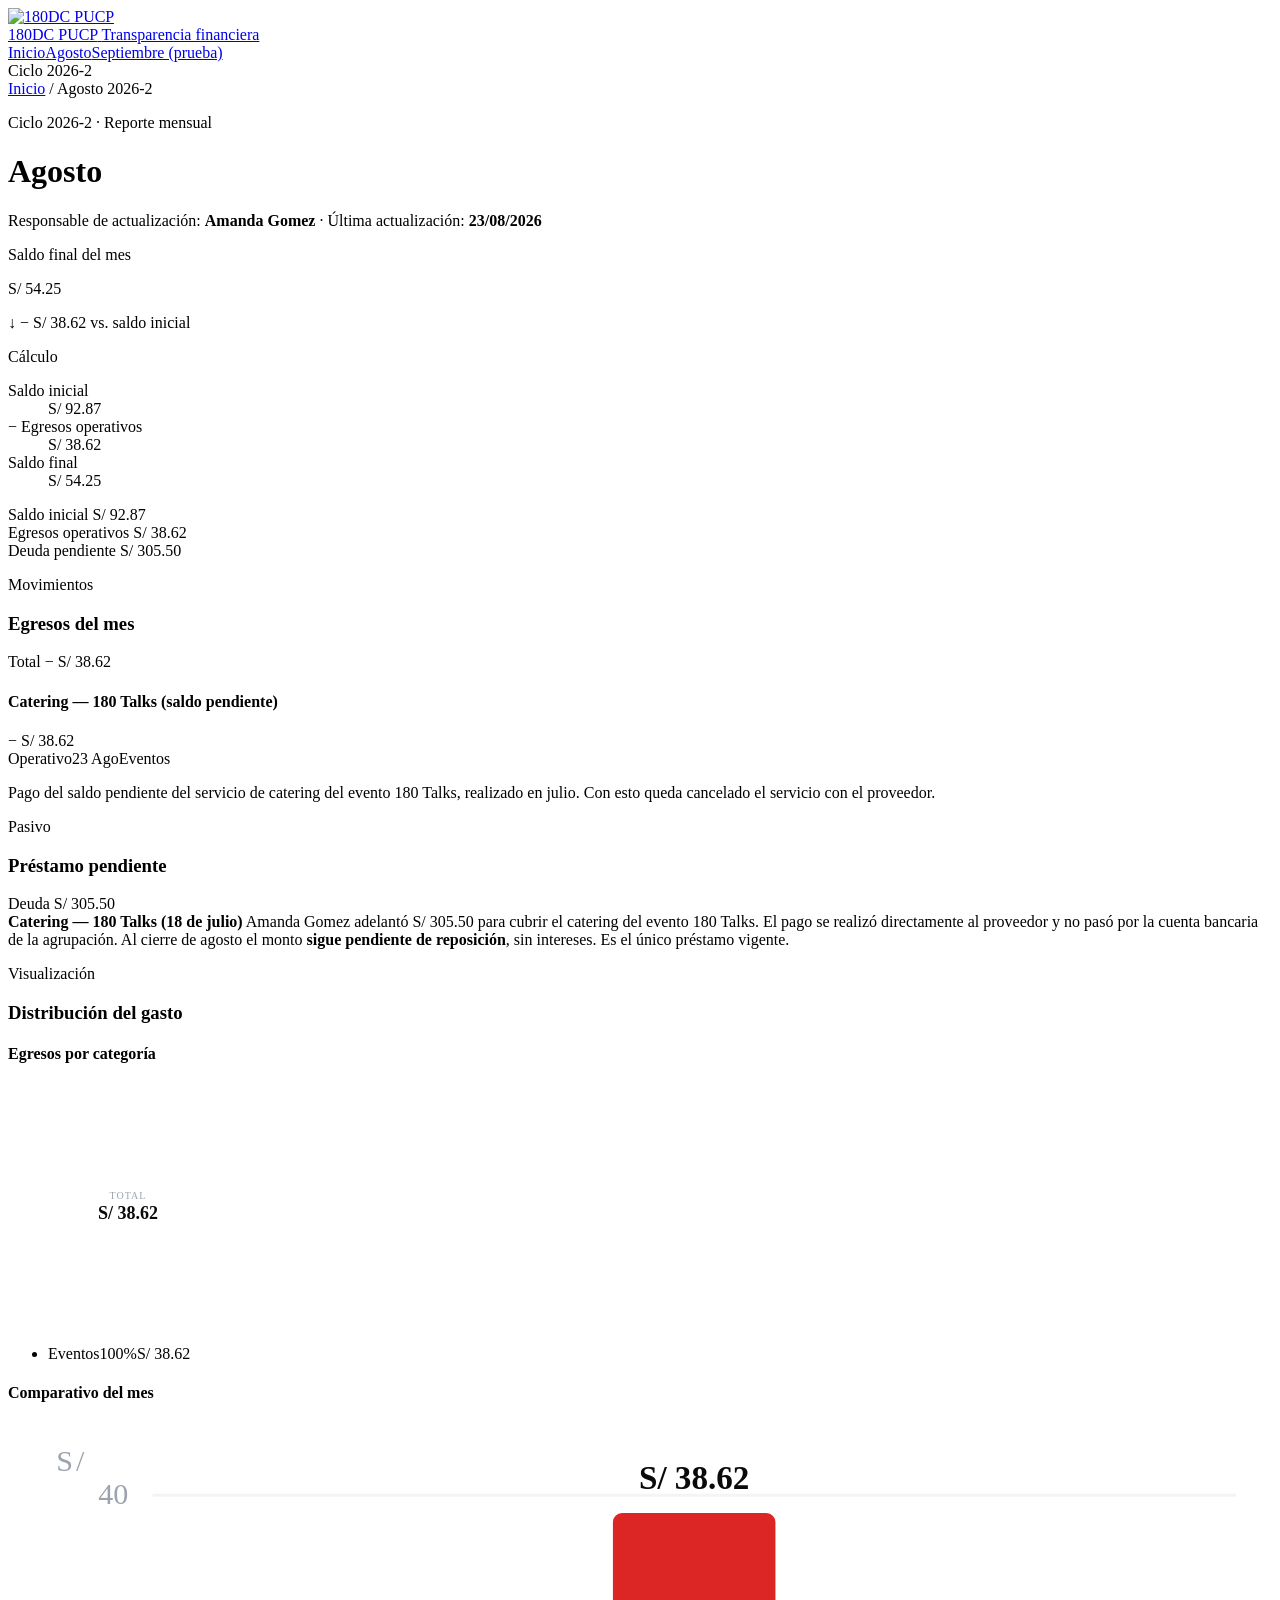
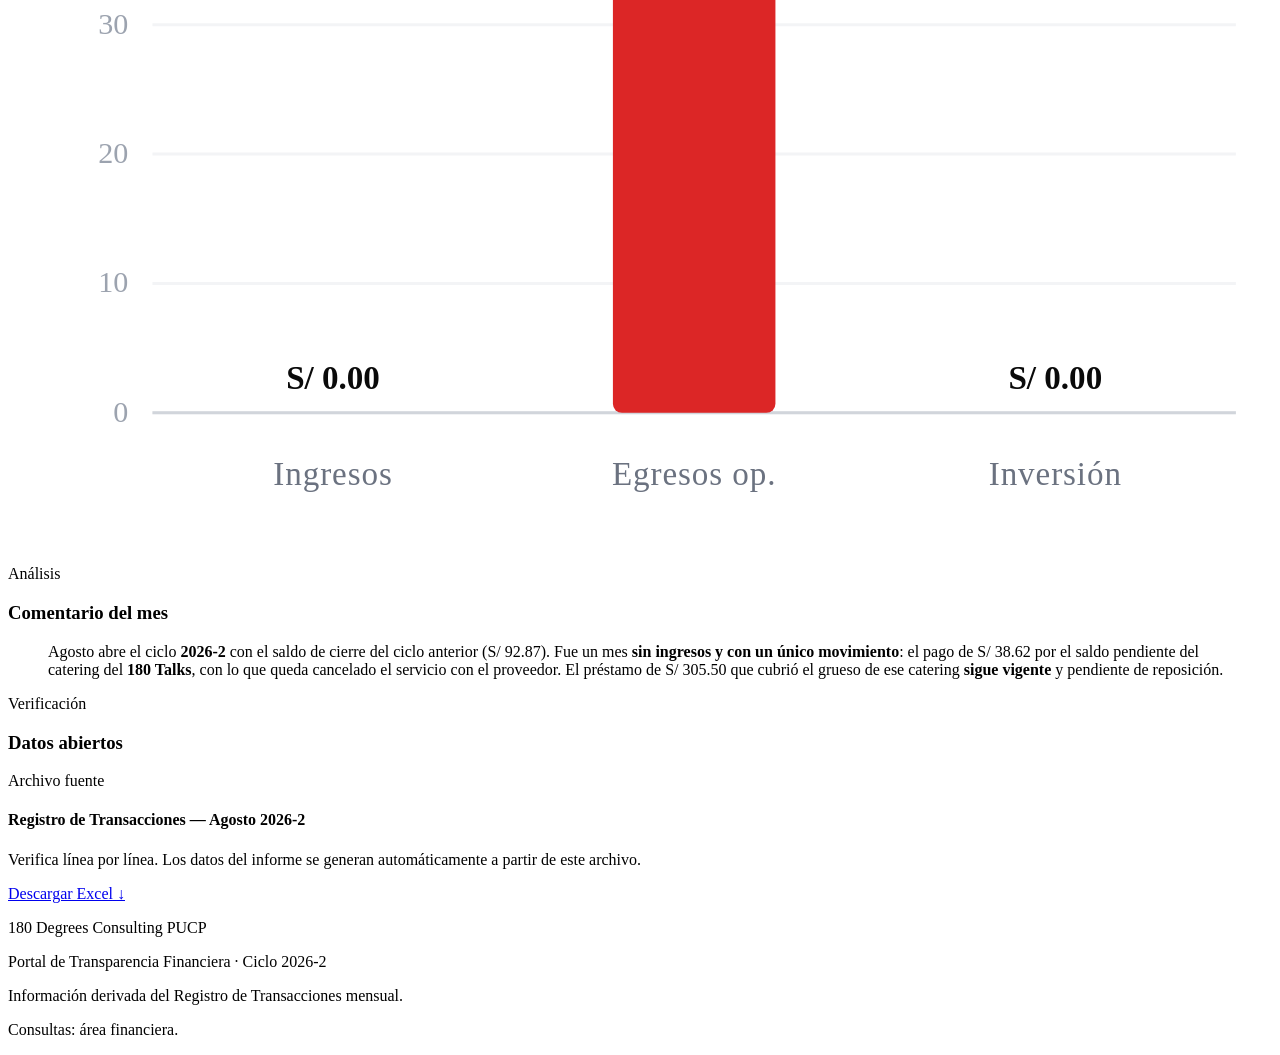
==== site/meses/agosto.html @ 5e6f2e75 "Prueba" ====
<!DOCTYPE html>
<html lang="es">
<head>
<meta charset="UTF-8">
<meta name="viewport" content="width=device-width, initial-scale=1.0">
<title>Agosto 2026-2 · 180DC PUCP</title>
<link rel="icon" type="image/jpeg" href="../assets/180.jpg">
<link rel="preconnect" href="https://fonts.googleapis.com">
<link rel="preconnect" href="https://fonts.gstatic.com" crossorigin>
<link href="https://fonts.googleapis.com/css2?family=Inter:wght@400;500;600;700;800&display=swap" rel="stylesheet">
<link rel="stylesheet" href="../assets/style.css">
</head>
<body>
  <header class="site-header">
    <div class="header-inner wrap">
      <a class="brand" href="../index.html">
        <img class="brand-mark" src="../assets/180.jpg" width="28" height="28" alt="180DC PUCP">
        <div class="brand-text">
          <span class="brand-name">180DC PUCP</span>
          <span class="brand-sub">Transparencia financiera</span>
        </div>
      </a>
      <nav class="main-nav"><a href="../index.html">Inicio</a><a href="agosto.html" class="active">Agosto</a><a href="septiembre-prueba.html">Septiembre (prueba)</a></nav>
      <div class="header-status">
        <span class="status-dot"></span>
        <span>Ciclo 2026-2</span>
      </div>
    </div>
  </header>
  <main class="wrap">
    
    <div class="breadcrumb">
      <a href="../index.html">Inicio</a>
      <span class="bc-sep">/</span>
      <span>Agosto 2026-2</span>
    </div>

    <header class="page-hero">
      <p class="eyebrow">Ciclo 2026-2 · Reporte mensual</p>
      <h1 class="page-title">Agosto</h1>
      <p class="page-meta">
        Responsable de actualización: <strong>Amanda Gomez</strong>
        <span class="meta-sep">·</span>
        Última actualización: <strong>23/08/2026</strong>
      </p>
    </header>

    
    <section class="hero-saldo">
      <div class="hero-saldo-main">
        <p class="eyebrow">Saldo final del mes</p>
        <div class="hero-saldo-num">S/ 54.25</div>
        <p class="hero-saldo-delta down">
          <span class="arrow">↓</span>
          − S/ 38.62 vs. saldo inicial
        </p>
      </div>
      <div class="hero-saldo-calc">
        <p class="eyebrow">Cálculo</p>
        <dl class="calc-list">
          <div><dt>Saldo inicial</dt><dd>S/ 92.87</dd></div>
          
          <div class="op"><dt><span class="op-sign rojo">−</span> Egresos operativos</dt><dd>S/ 38.62</dd></div>
          
          <div class="total"><dt>Saldo final</dt><dd>S/ 54.25</dd></div>
        </dl>
      </div>
    </section>
    
    
    <div class="stat-strip">
      <div class="stat">
        <span class="stat-label">Saldo inicial</span>
        <span class="stat-value">S/ 92.87</span>
      </div><div class="stat">
        <span class="stat-label">Egresos operativos</span>
        <span class="stat-value rojo">S/ 38.62</span>
      </div><div class="stat">
        <span class="stat-label">Deuda pendiente</span>
        <span class="stat-value ambar">S/ 305.50</span>
      </div>
    </div>
    

    

    <section class="section">
      <div class="section-head">
        <div>
          <p class="section-eyebrow">Movimientos</p>
          <h3 class="section-title-big">Egresos del mes</h3>
        </div>
        <div class="section-total rojo">
          <span class="total-label">Total</span>
          <span class="total-value">− S/ 38.62</span>
        </div>
      </div>
      
      <div class="tx-list">
    <article class="tx-row tx-op">
      <div class="tx-main">
        <div class="tx-head">
          <h4 class="tx-title">Catering — 180 Talks (saldo pendiente)</h4>
          <div class="tx-monto op">− S/ 38.62</div>
        </div>
        <div class="row-meta"><span class="row-badge op">Operativo</span><span class="row-sep"></span><span class="row-meta-item">23 Ago</span><span class="row-sep"></span><span class="row-meta-item">Eventos</span></div>
        <p class="tx-desc">Pago del saldo pendiente del servicio de catering del evento 180 Talks, realizado en julio. Con esto queda cancelado el servicio con el proveedor.</p>
      </div>
    </article>
    </div>
    </section>

    
    <section class="section">
      <div class="section-head">
        <div>
          <p class="section-eyebrow">Pasivo</p>
          <h3 class="section-title-big">Préstamo pendiente</h3>
        </div>
        <div class="section-total" style="color:var(--ambar)">
          <span class="total-label">Deuda</span>
          <span class="total-value" style="color:var(--ambar)">S/ 305.50</span>
        </div>
      </div>
      <div class="info-box">
        <strong>Catering — 180 Talks (18 de julio)</strong>
        Amanda Gomez adelantó S/ 305.50 para cubrir el catering del evento 180 Talks. El pago se realizó directamente al proveedor y no pasó por la cuenta bancaria de la agrupación. Al cierre de agosto el monto <strong>sigue pendiente de reposición</strong>, sin intereses. Es el único préstamo vigente.
      </div>
    </section>
    

    <section class="section">
      <p class="section-eyebrow">Visualización</p>
      <h3 class="section-title-big">Distribución del gasto</h3>
      <div class="chart-grid">
        <div class="chart-block">
          <h4 class="chart-title">Egresos por categoría</h4>
          <div class="donut-block"><svg viewBox="0 0 240 240" width="240" height="240" preserveAspectRatio="xMidYMid meet"><path d="M 120.00 19.20 A 100.80 100.80 0 1 1 120.00 19.20 L 120.00 53.47 A 66.53 66.53 0 1 0 120.00 53.47 Z" fill="#7AB929"/><text x="120.0" y="114.0" text-anchor="middle" font-size="10" letter-spacing="1" fill="#9CA3AF">TOTAL</text><text x="120.0" y="134.0" text-anchor="middle" font-size="18" font-weight="700" fill="#0A0A0A">S/ 38.62</text></svg><ul class="donut-legend"><li><span class="dot" style="background:#7AB929"></span><span class="lbl">Eventos</span><span class="pct">100%</span><span class="val">S/ 38.62</span></li></ul></div>
        </div>
        <div class="chart-block">
          <h4 class="chart-title">Comparativo del mes</h4>
          <svg viewBox="0 0 420 240" width="100%" preserveAspectRatio="xMidYMid meet"><text x="16" y="16" font-size="10" fill="#9CA3AF" letter-spacing="1">S/</text><line x1="48" y1="196.0" x2="408" y2="196.0" stroke="#F3F4F6"/><text x="40" y="199.0" text-anchor="end" font-size="10" fill="#9CA3AF">0</text><line x1="48" y1="153.0" x2="408" y2="153.0" stroke="#F3F4F6"/><text x="40" y="156.0" text-anchor="end" font-size="10" fill="#9CA3AF">10</text><line x1="48" y1="110.0" x2="408" y2="110.0" stroke="#F3F4F6"/><text x="40" y="113.0" text-anchor="end" font-size="10" fill="#9CA3AF">20</text><line x1="48" y1="67.0" x2="408" y2="67.0" stroke="#F3F4F6"/><text x="40" y="70.0" text-anchor="end" font-size="10" fill="#9CA3AF">30</text><line x1="48" y1="24.0" x2="408" y2="24.0" stroke="#F3F4F6"/><text x="40" y="27.0" text-anchor="end" font-size="10" fill="#9CA3AF">40</text><line x1="48" y1="196.0" x2="408" y2="196.0" stroke="#D1D5DB"/><rect x="81.0" y="196.0" width="54.0" height="0.0" rx="3" fill="#7AB929"/><text x="108.0" y="188.0" text-anchor="middle" font-size="11" font-weight="700" fill="#0A0A0A">S/ 0.00</text><rect x="201.0" y="29.9" width="54.0" height="166.1" rx="3" fill="#DC2626"/><text x="228.0" y="21.9" text-anchor="middle" font-size="11" font-weight="700" fill="#0A0A0A">S/ 38.62</text><rect x="321.0" y="196.0" width="54.0" height="0.0" rx="3" fill="#F59E0B"/><text x="348.0" y="188.0" text-anchor="middle" font-size="11" font-weight="700" fill="#0A0A0A">S/ 0.00</text><text x="108.0" y="220.0" text-anchor="middle" font-size="11" fill="#6B7280" font-weight="500" letter-spacing="0.3">Ingresos</text><text x="228.0" y="220.0" text-anchor="middle" font-size="11" fill="#6B7280" font-weight="500" letter-spacing="0.3">Egresos op.</text><text x="348.0" y="220.0" text-anchor="middle" font-size="11" fill="#6B7280" font-weight="500" letter-spacing="0.3">Inversión</text></svg>
        </div>
      </div>
    </section>

    
        <section class="analisis-section">
          <p class="section-eyebrow">Análisis</p>
          <h3 class="section-title-big">Comentario del mes</h3>
          <blockquote class="pullquote">Agosto abre el ciclo <strong>2026-2</strong> con el saldo de cierre del ciclo anterior (S/ 92.87). Fue un mes <strong>sin ingresos y con un único movimiento</strong>: el pago de S/ 38.62 por el saldo pendiente del catering del <strong>180 Talks</strong>, con lo que queda cancelado el servicio con el proveedor. El préstamo de S/ 305.50 que cubrió el grueso de ese catering <strong>sigue vigente</strong> y pendiente de reposición.</blockquote>
        </section>
        

    <section class="section">
      <p class="section-eyebrow">Verificación</p>
      <h3 class="section-title-big">Datos abiertos</h3>
      
    <div class="descarga">
      <div class="descarga-info">
        <p class="eyebrow">Archivo fuente</p>
        <h4>Registro de Transacciones — Agosto 2026-2</h4>
        <p>Verifica línea por línea. Los datos del informe se generan
           automáticamente a partir de este archivo.</p>
      </div>
      <a class="btn-descarga" href="../downloads/transacciones_agosto.xlsx" download>
        <span>Descargar Excel</span>
        <span class="btn-arrow">↓</span>
      </a>
    </div>
    
    </section>
    
  </main>
  <footer>
    <div class="wrap footer-inner">
      <div>
        <p class="footer-title">180 Degrees Consulting PUCP</p>
        <p class="footer-sub">Portal de Transparencia Financiera · Ciclo 2026-2</p>
      </div>
      <div class="footer-meta">
        <p>Información derivada del Registro de Transacciones mensual.</p>
        <p>Consultas: área financiera.</p>
      </div>
    </div>
  </footer>
</body>
</html>
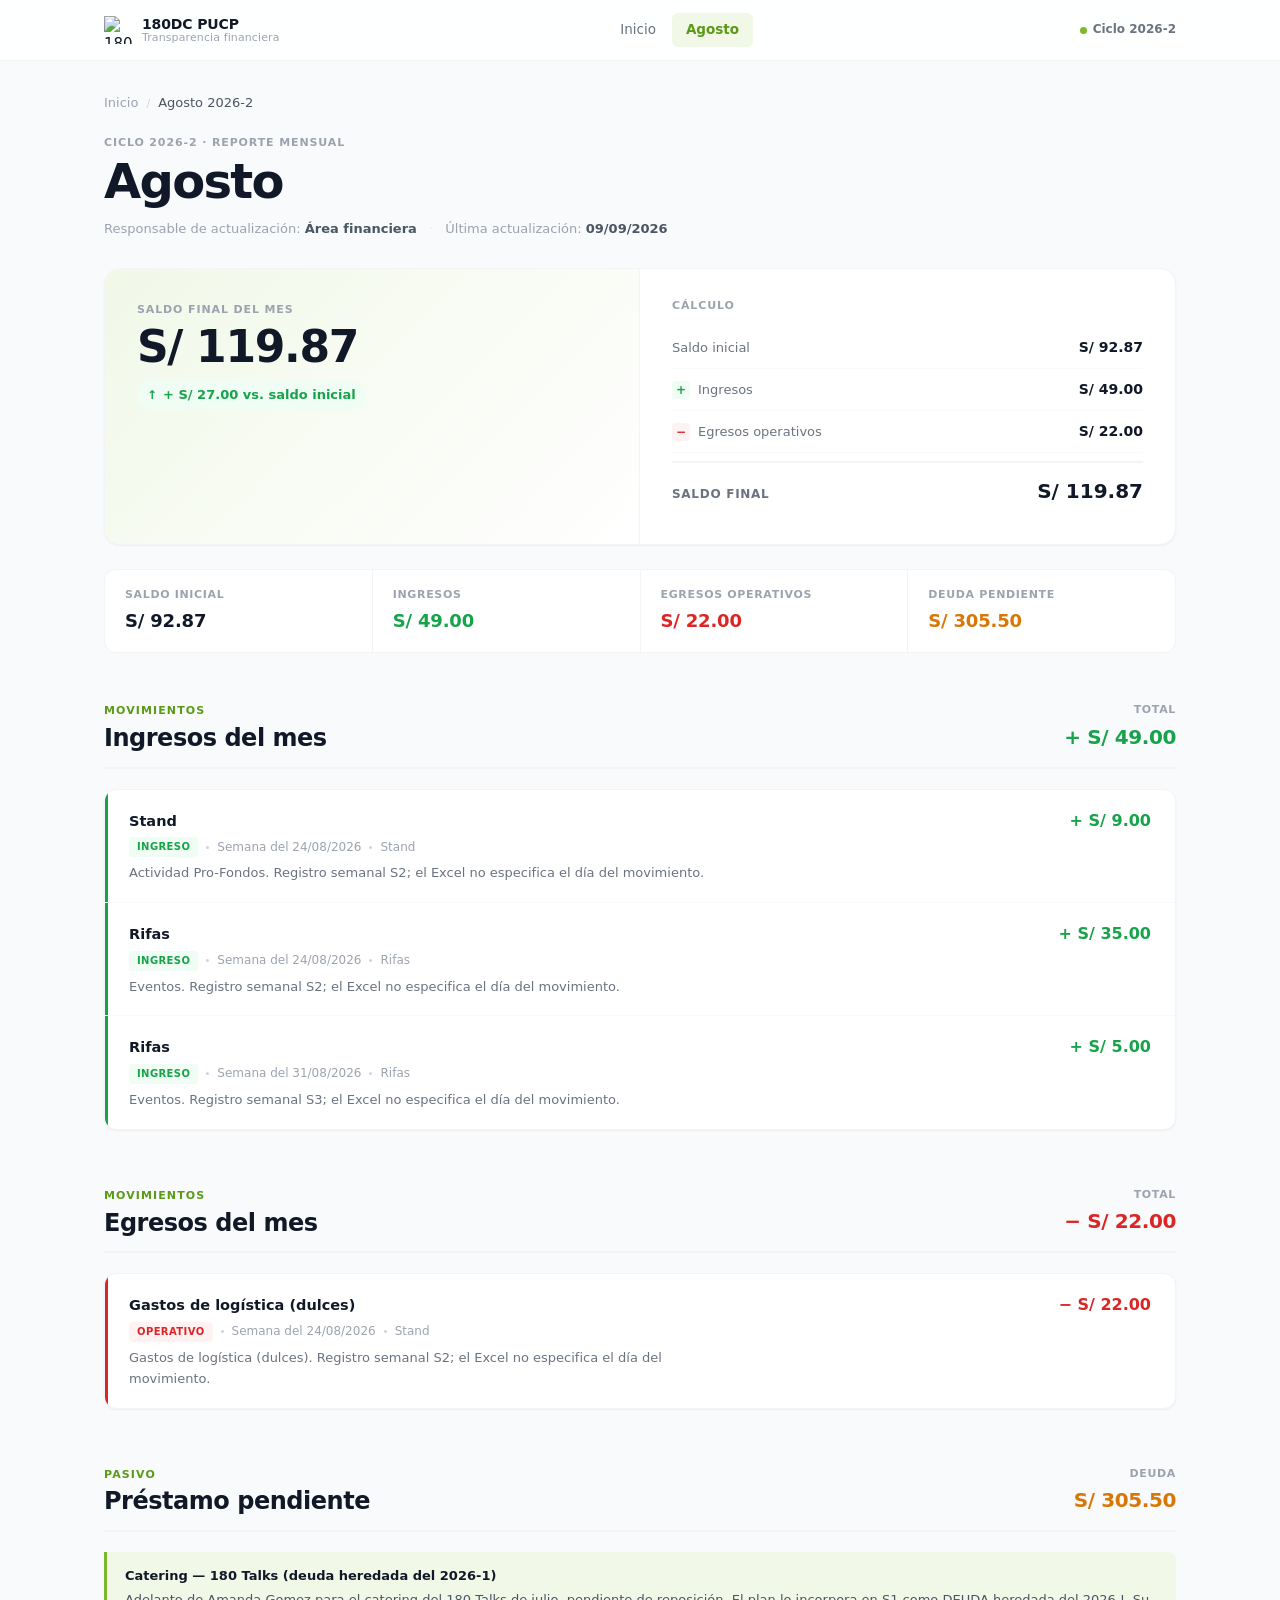
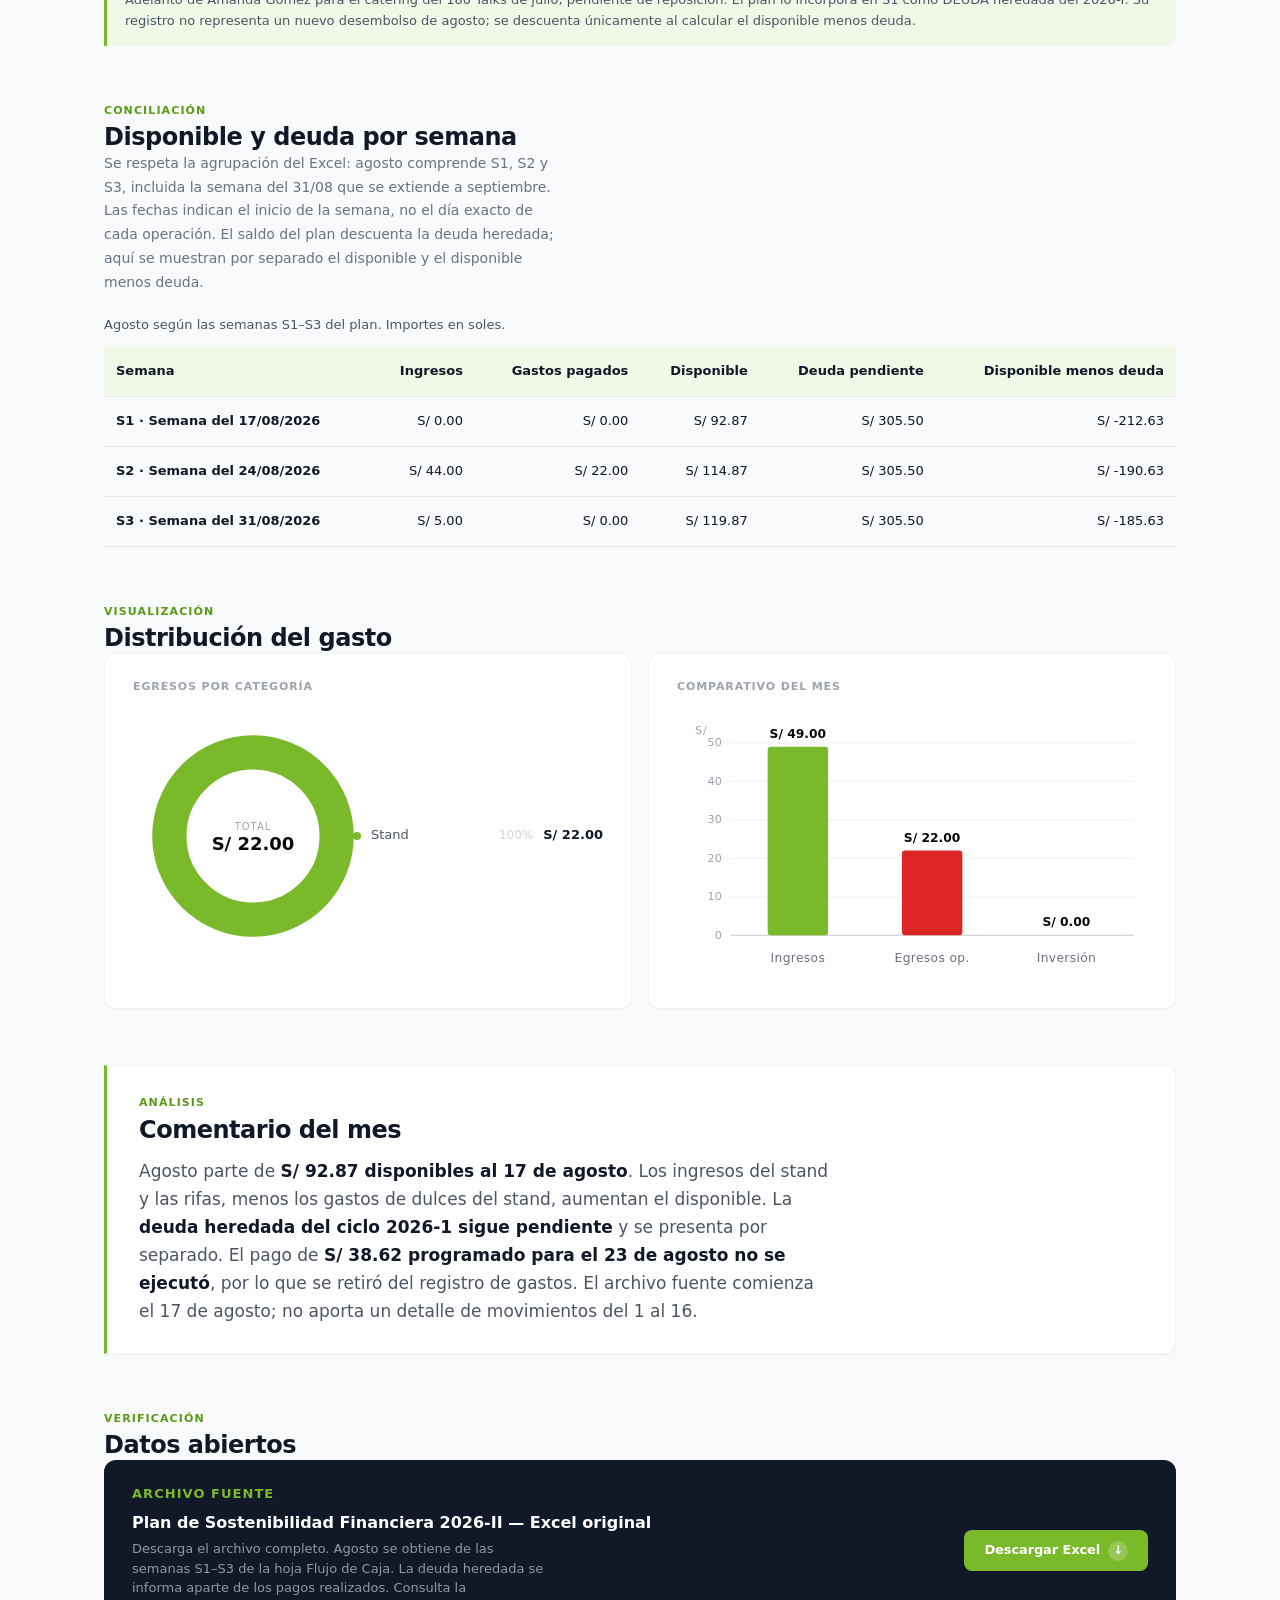
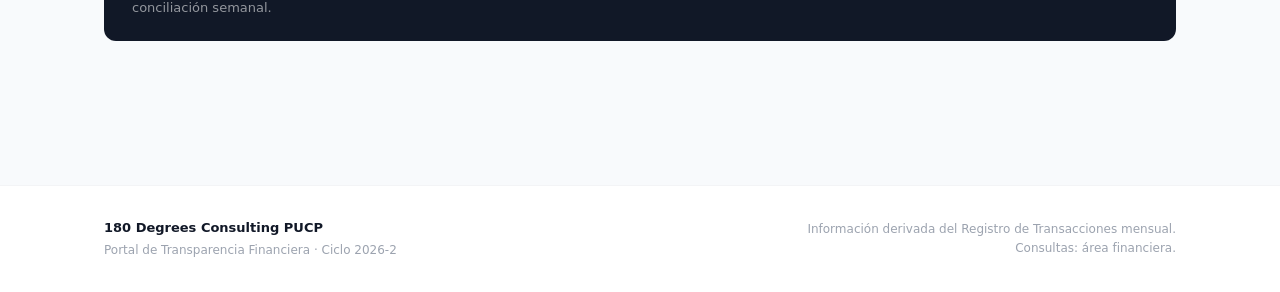
==== commit 8132d6a6: "agosto" ====
--- a/site/meses/agosto.html
+++ b/site/meses/agosto.html
@@ -20,7 +20,7 @@
           <span class="brand-sub">Transparencia financiera</span>
         </div>
       </a>
-      <nav class="main-nav"><a href="../index.html">Inicio</a><a href="agosto.html" class="active">Agosto</a><a href="septiembre-prueba.html">Septiembre (prueba)</a></nav>
+      <nav class="main-nav"><a href="../index.html">Inicio</a><a href="agosto.html" class="active">Agosto</a></nav>
       <div class="header-status">
         <span class="status-dot"></span>
         <span>Ciclo 2026-2</span>
@@ -39,9 +39,9 @@
       <p class="eyebrow">Ciclo 2026-2 · Reporte mensual</p>
       <h1 class="page-title">Agosto</h1>
       <p class="page-meta">
-        Responsable de actualización: <strong>Amanda Gomez</strong>
+        Responsable de actualización: <strong>Área financiera</strong>
         <span class="meta-sep">·</span>
-        Última actualización: <strong>23/08/2026</strong>
+        Última actualización: <strong>09/09/2026</strong>
       </p>
     </header>
 
@@ -49,20 +49,20 @@
     <section class="hero-saldo">
       <div class="hero-saldo-main">
         <p class="eyebrow">Saldo final del mes</p>
-        <div class="hero-saldo-num">S/ 54.25</div>
-        <p class="hero-saldo-delta down">
-          <span class="arrow">↓</span>
-          − S/ 38.62 vs. saldo inicial
+        <div class="hero-saldo-num">S/ 119.87</div>
+        <p class="hero-saldo-delta up">
+          <span class="arrow">↑</span>
+          + S/ 27.00 vs. saldo inicial
         </p>
       </div>
       <div class="hero-saldo-calc">
         <p class="eyebrow">Cálculo</p>
         <dl class="calc-list">
           <div><dt>Saldo inicial</dt><dd>S/ 92.87</dd></div>
+          <div class="op"><dt><span class="op-sign verde">+</span> Ingresos</dt><dd>S/ 49.00</dd></div>
+          <div class="op"><dt><span class="op-sign rojo">−</span> Egresos operativos</dt><dd>S/ 22.00</dd></div>
           
-          <div class="op"><dt><span class="op-sign rojo">−</span> Egresos operativos</dt><dd>S/ 38.62</dd></div>
-          
-          <div class="total"><dt>Saldo final</dt><dd>S/ 54.25</dd></div>
+          <div class="total"><dt>Saldo final</dt><dd>S/ 119.87</dd></div>
         </dl>
       </div>
     </section>
@@ -73,8 +73,11 @@
         <span class="stat-label">Saldo inicial</span>
         <span class="stat-value">S/ 92.87</span>
       </div><div class="stat">
+        <span class="stat-label">Ingresos</span>
+        <span class="stat-value verde">S/ 49.00</span>
+      </div><div class="stat">
         <span class="stat-label">Egresos operativos</span>
-        <span class="stat-value rojo">S/ 38.62</span>
+        <span class="stat-value rojo">S/ 22.00</span>
       </div><div class="stat">
         <span class="stat-label">Deuda pendiente</span>
         <span class="stat-value ambar">S/ 305.50</span>
@@ -82,7 +85,52 @@
     </div>
     
 
-    
+    <section class="section">
+      <div class="section-head">
+        <div>
+          <p class="section-eyebrow">Movimientos</p>
+          <h3 class="section-title-big">Ingresos del mes</h3>
+        </div>
+        <div class="section-total verde">
+          <span class="total-label">Total</span>
+          <span class="total-value">+ S/ 49.00</span>
+        </div>
+      </div>
+      <div class="tx-list">
+    <article class="tx-row tx-in">
+      <div class="tx-main">
+        <div class="tx-head">
+          <h4 class="tx-title">Stand</h4>
+          <div class="tx-monto in">+ S/ 9.00</div>
+        </div>
+        <div class="row-meta"><span class="row-badge in">Ingreso</span><span class="row-sep"></span><span class="row-meta-item">Semana del 24/08/2026</span><span class="row-sep"></span><span class="row-meta-item">Stand</span></div>
+        <p class="tx-desc">Actividad Pro-Fondos. Registro semanal S2; el Excel no especifica el día del movimiento.</p>
+      </div>
+    </article>
+    
+    <article class="tx-row tx-in">
+      <div class="tx-main">
+        <div class="tx-head">
+          <h4 class="tx-title">Rifas</h4>
+          <div class="tx-monto in">+ S/ 35.00</div>
+        </div>
+        <div class="row-meta"><span class="row-badge in">Ingreso</span><span class="row-sep"></span><span class="row-meta-item">Semana del 24/08/2026</span><span class="row-sep"></span><span class="row-meta-item">Rifas</span></div>
+        <p class="tx-desc">Eventos. Registro semanal S2; el Excel no especifica el día del movimiento.</p>
+      </div>
+    </article>
+    
+    <article class="tx-row tx-in">
+      <div class="tx-main">
+        <div class="tx-head">
+          <h4 class="tx-title">Rifas</h4>
+          <div class="tx-monto in">+ S/ 5.00</div>
+        </div>
+        <div class="row-meta"><span class="row-badge in">Ingreso</span><span class="row-sep"></span><span class="row-meta-item">Semana del 31/08/2026</span><span class="row-sep"></span><span class="row-meta-item">Rifas</span></div>
+        <p class="tx-desc">Eventos. Registro semanal S3; el Excel no especifica el día del movimiento.</p>
+      </div>
+    </article>
+    </div>
+    </section>
 
     <section class="section">
       <div class="section-head">
@@ -92,7 +140,7 @@
         </div>
         <div class="section-total rojo">
           <span class="total-label">Total</span>
-          <span class="total-value">− S/ 38.62</span>
+          <span class="total-value">− S/ 22.00</span>
         </div>
       </div>
       
@@ -100,11 +148,11 @@
     <article class="tx-row tx-op">
       <div class="tx-main">
         <div class="tx-head">
-          <h4 class="tx-title">Catering — 180 Talks (saldo pendiente)</h4>
-          <div class="tx-monto op">− S/ 38.62</div>
-        </div>
-        <div class="row-meta"><span class="row-badge op">Operativo</span><span class="row-sep"></span><span class="row-meta-item">23 Ago</span><span class="row-sep"></span><span class="row-meta-item">Eventos</span></div>
-        <p class="tx-desc">Pago del saldo pendiente del servicio de catering del evento 180 Talks, realizado en julio. Con esto queda cancelado el servicio con el proveedor.</p>
+          <h4 class="tx-title">Gastos de logística (dulces)</h4>
+          <div class="tx-monto op">− S/ 22.00</div>
+        </div>
+        <div class="row-meta"><span class="row-badge op">Operativo</span><span class="row-sep"></span><span class="row-meta-item">Semana del 24/08/2026</span><span class="row-sep"></span><span class="row-meta-item">Stand</span></div>
+        <p class="tx-desc">Gastos de logística (dulces). Registro semanal S2; el Excel no especifica el día del movimiento.</p>
       </div>
     </article>
     </div>
@@ -123,11 +171,25 @@
         </div>
       </div>
       <div class="info-box">
-        <strong>Catering — 180 Talks (18 de julio)</strong>
-        Amanda Gomez adelantó S/ 305.50 para cubrir el catering del evento 180 Talks. El pago se realizó directamente al proveedor y no pasó por la cuenta bancaria de la agrupación. Al cierre de agosto el monto <strong>sigue pendiente de reposición</strong>, sin intereses. Es el único préstamo vigente.
-      </div>
-    </section>
-    
+        <strong>Catering — 180 Talks (deuda heredada del 2026-1)</strong>
+        Adelanto de Amanda Gomez para el catering del 180 Talks de julio, pendiente de reposición. El plan lo incorpora en S1 como DEUDA heredada del 2026-I. Su registro no representa un nuevo desembolso de agosto; se descuenta únicamente al calcular el disponible menos deuda.
+      </div>
+    </section>
+    
+        <section class="section">
+          <p class="section-eyebrow">Conciliación</p>
+          <h3 class="section-title-big">Disponible y deuda por semana</h3>
+          <p class="prose">Se respeta la agrupación del Excel: agosto comprende S1, S2 y S3, incluida la semana del 31/08 que se extiende a septiembre. Las fechas indican el inicio de la semana, no el día exacto de cada operación. El saldo del plan descuenta la deuda heredada; aquí se muestran por separado el disponible y el disponible menos deuda.</p>
+          <div class="weekly-scroll" tabindex="0" role="region" aria-label="Resumen semanal de agosto">
+            <table class="weekly-table">
+              <caption>Agosto según las semanas S1–S3 del plan. Importes en soles.</caption>
+              <thead><tr><th scope="col">Semana</th><th scope="col">Ingresos</th>
+                <th scope="col">Gastos pagados</th><th scope="col">Disponible</th>
+                <th scope="col">Deuda pendiente</th><th scope="col">Disponible menos deuda</th></tr></thead>
+              <tbody><tr><th scope="row">S1 · Semana del 17/08/2026</th><td>S/ 0.00</td><td>S/ 0.00</td><td>S/ 92.87</td><td>S/ 305.50</td><td>S/ -212.63</td></tr><tr><th scope="row">S2 · Semana del 24/08/2026</th><td>S/ 44.00</td><td>S/ 22.00</td><td>S/ 114.87</td><td>S/ 305.50</td><td>S/ -190.63</td></tr><tr><th scope="row">S3 · Semana del 31/08/2026</th><td>S/ 5.00</td><td>S/ 0.00</td><td>S/ 119.87</td><td>S/ 305.50</td><td>S/ -185.63</td></tr></tbody>
+            </table>
+          </div>
+        </section>
 
     <section class="section">
       <p class="section-eyebrow">Visualización</p>
@@ -135,11 +197,11 @@
       <div class="chart-grid">
         <div class="chart-block">
           <h4 class="chart-title">Egresos por categoría</h4>
-          <div class="donut-block"><svg viewBox="0 0 240 240" width="240" height="240" preserveAspectRatio="xMidYMid meet"><path d="M 120.00 19.20 A 100.80 100.80 0 1 1 120.00 19.20 L 120.00 53.47 A 66.53 66.53 0 1 0 120.00 53.47 Z" fill="#7AB929"/><text x="120.0" y="114.0" text-anchor="middle" font-size="10" letter-spacing="1" fill="#9CA3AF">TOTAL</text><text x="120.0" y="134.0" text-anchor="middle" font-size="18" font-weight="700" fill="#0A0A0A">S/ 38.62</text></svg><ul class="donut-legend"><li><span class="dot" style="background:#7AB929"></span><span class="lbl">Eventos</span><span class="pct">100%</span><span class="val">S/ 38.62</span></li></ul></div>
+          <div class="donut-block"><svg viewBox="0 0 240 240" width="240" height="240" preserveAspectRatio="xMidYMid meet"><circle cx="120.0" cy="120.0" r="83.664" fill="none" stroke="#7AB929" stroke-width="34.27199999999999"/><text x="120.0" y="114.0" text-anchor="middle" font-size="10" letter-spacing="1" fill="#9CA3AF">TOTAL</text><text x="120.0" y="134.0" text-anchor="middle" font-size="18" font-weight="700" fill="#0A0A0A">S/ 22.00</text></svg><ul class="donut-legend"><li><span class="dot" style="background:#7AB929"></span><span class="lbl">Stand</span><span class="pct">100%</span><span class="val">S/ 22.00</span></li></ul></div>
         </div>
         <div class="chart-block">
           <h4 class="chart-title">Comparativo del mes</h4>
-          <svg viewBox="0 0 420 240" width="100%" preserveAspectRatio="xMidYMid meet"><text x="16" y="16" font-size="10" fill="#9CA3AF" letter-spacing="1">S/</text><line x1="48" y1="196.0" x2="408" y2="196.0" stroke="#F3F4F6"/><text x="40" y="199.0" text-anchor="end" font-size="10" fill="#9CA3AF">0</text><line x1="48" y1="153.0" x2="408" y2="153.0" stroke="#F3F4F6"/><text x="40" y="156.0" text-anchor="end" font-size="10" fill="#9CA3AF">10</text><line x1="48" y1="110.0" x2="408" y2="110.0" stroke="#F3F4F6"/><text x="40" y="113.0" text-anchor="end" font-size="10" fill="#9CA3AF">20</text><line x1="48" y1="67.0" x2="408" y2="67.0" stroke="#F3F4F6"/><text x="40" y="70.0" text-anchor="end" font-size="10" fill="#9CA3AF">30</text><line x1="48" y1="24.0" x2="408" y2="24.0" stroke="#F3F4F6"/><text x="40" y="27.0" text-anchor="end" font-size="10" fill="#9CA3AF">40</text><line x1="48" y1="196.0" x2="408" y2="196.0" stroke="#D1D5DB"/><rect x="81.0" y="196.0" width="54.0" height="0.0" rx="3" fill="#7AB929"/><text x="108.0" y="188.0" text-anchor="middle" font-size="11" font-weight="700" fill="#0A0A0A">S/ 0.00</text><rect x="201.0" y="29.9" width="54.0" height="166.1" rx="3" fill="#DC2626"/><text x="228.0" y="21.9" text-anchor="middle" font-size="11" font-weight="700" fill="#0A0A0A">S/ 38.62</text><rect x="321.0" y="196.0" width="54.0" height="0.0" rx="3" fill="#F59E0B"/><text x="348.0" y="188.0" text-anchor="middle" font-size="11" font-weight="700" fill="#0A0A0A">S/ 0.00</text><text x="108.0" y="220.0" text-anchor="middle" font-size="11" fill="#6B7280" font-weight="500" letter-spacing="0.3">Ingresos</text><text x="228.0" y="220.0" text-anchor="middle" font-size="11" fill="#6B7280" font-weight="500" letter-spacing="0.3">Egresos op.</text><text x="348.0" y="220.0" text-anchor="middle" font-size="11" fill="#6B7280" font-weight="500" letter-spacing="0.3">Inversión</text></svg>
+          <svg viewBox="0 0 420 240" width="100%" preserveAspectRatio="xMidYMid meet"><text x="16" y="16" font-size="10" fill="#9CA3AF" letter-spacing="1">S/</text><line x1="48" y1="196.0" x2="408" y2="196.0" stroke="#F3F4F6"/><text x="40" y="199.0" text-anchor="end" font-size="10" fill="#9CA3AF">0</text><line x1="48" y1="161.6" x2="408" y2="161.6" stroke="#F3F4F6"/><text x="40" y="164.6" text-anchor="end" font-size="10" fill="#9CA3AF">10</text><line x1="48" y1="127.2" x2="408" y2="127.2" stroke="#F3F4F6"/><text x="40" y="130.2" text-anchor="end" font-size="10" fill="#9CA3AF">20</text><line x1="48" y1="92.8" x2="408" y2="92.8" stroke="#F3F4F6"/><text x="40" y="95.8" text-anchor="end" font-size="10" fill="#9CA3AF">30</text><line x1="48" y1="58.4" x2="408" y2="58.4" stroke="#F3F4F6"/><text x="40" y="61.4" text-anchor="end" font-size="10" fill="#9CA3AF">40</text><line x1="48" y1="24.0" x2="408" y2="24.0" stroke="#F3F4F6"/><text x="40" y="27.0" text-anchor="end" font-size="10" fill="#9CA3AF">50</text><line x1="48" y1="196.0" x2="408" y2="196.0" stroke="#D1D5DB"/><rect x="81.0" y="27.4" width="54.0" height="168.6" rx="3" fill="#7AB929"/><text x="108.0" y="19.4" text-anchor="middle" font-size="11" font-weight="700" fill="#0A0A0A">S/ 49.00</text><rect x="201.0" y="120.3" width="54.0" height="75.7" rx="3" fill="#DC2626"/><text x="228.0" y="112.3" text-anchor="middle" font-size="11" font-weight="700" fill="#0A0A0A">S/ 22.00</text><rect x="321.0" y="196.0" width="54.0" height="0.0" rx="3" fill="#F59E0B"/><text x="348.0" y="188.0" text-anchor="middle" font-size="11" font-weight="700" fill="#0A0A0A">S/ 0.00</text><text x="108.0" y="220.0" text-anchor="middle" font-size="11" fill="#6B7280" font-weight="500" letter-spacing="0.3">Ingresos</text><text x="228.0" y="220.0" text-anchor="middle" font-size="11" fill="#6B7280" font-weight="500" letter-spacing="0.3">Egresos op.</text><text x="348.0" y="220.0" text-anchor="middle" font-size="11" fill="#6B7280" font-weight="500" letter-spacing="0.3">Inversión</text></svg>
         </div>
       </div>
     </section>
@@ -148,7 +210,7 @@
         <section class="analisis-section">
           <p class="section-eyebrow">Análisis</p>
           <h3 class="section-title-big">Comentario del mes</h3>
-          <blockquote class="pullquote">Agosto abre el ciclo <strong>2026-2</strong> con el saldo de cierre del ciclo anterior (S/ 92.87). Fue un mes <strong>sin ingresos y con un único movimiento</strong>: el pago de S/ 38.62 por el saldo pendiente del catering del <strong>180 Talks</strong>, con lo que queda cancelado el servicio con el proveedor. El préstamo de S/ 305.50 que cubrió el grueso de ese catering <strong>sigue vigente</strong> y pendiente de reposición.</blockquote>
+          <blockquote class="pullquote">Agosto parte de <strong>S/ 92.87 disponibles al 17 de agosto</strong>. Los ingresos del stand y las rifas, menos los gastos de dulces del stand, aumentan el disponible. La <strong>deuda heredada del ciclo 2026-1 sigue pendiente</strong> y se presenta por separado. El pago de <strong>S/ 38.62 programado para el 23 de agosto no se ejecutó</strong>, por lo que se retiró del registro de gastos. El archivo fuente comienza el 17 de agosto; no aporta un detalle de movimientos del 1 al 16.</blockquote>
         </section>
         
 
@@ -159,11 +221,10 @@
     <div class="descarga">
       <div class="descarga-info">
         <p class="eyebrow">Archivo fuente</p>
-        <h4>Registro de Transacciones — Agosto 2026-2</h4>
-        <p>Verifica línea por línea. Los datos del informe se generan
-           automáticamente a partir de este archivo.</p>
-      </div>
-      <a class="btn-descarga" href="../downloads/transacciones_agosto.xlsx" download>
+        <h4>Plan de Sostenibilidad Financiera 2026-II — Excel original</h4>
+        <p>Descarga el archivo completo. Agosto se obtiene de las semanas S1–S3 de la hoja Flujo de Caja. La deuda heredada se informa aparte de los pagos realizados. Consulta la conciliación semanal.</p>
+      </div>
+      <a class="btn-descarga" href="../downloads/180DC_PUCP_Plan_Sostenibilidad_2026-II.xlsx" download>
         <span>Descargar Excel</span>
         <span class="btn-arrow">↓</span>
       </a>
--- a/site/assets/style.css
+++ b/site/assets/style.css
@@ -0,0 +1,1086 @@
+/* =================================================================
+   180DC PUCP — Portal de Transparencia Financiera
+   ================================================================= */
+
+:root {
+  --brand:        #7AB929;
+  --brand-dark:   #5A9A16;
+  --brand-soft:   #f1f8e8;
+  --brand-tint:   #e4f2d1;
+
+  --ink:          #111827;
+  --ink-2:        #1F2937;
+  --gray-900:     #1F2937;
+  --gray-800:     #374151;
+  --gray-700:     #4B5563;
+  --gray-600:     #6B7280;
+  --gray-500:     #9CA3AF;
+  --gray-400:     #D1D5DB;
+  --gray-300:     #E5E7EB;
+  --gray-200:     #F3F4F6;
+  --gray-100:     #F9FAFB;
+
+  --white:        #FFFFFF;
+  --canvas:       #F8FAFC;
+
+  --verde:        #16a34a;
+  --verde-bg:     #f0fdf4;
+  --rojo:         #dc2626;
+  --rojo-bg:      #fef2f2;
+  --ambar:        #d97706;
+  --ambar-bg:     #fffbeb;
+
+  --radius:       8px;
+  --radius-lg:    12px;
+  --radius-xl:    16px;
+  --shadow-sm:    0 1px 2px rgba(0,0,0,.05);
+  --shadow:       0 1px 3px rgba(0,0,0,.08), 0 1px 2px rgba(0,0,0,.04);
+  --shadow-md:    0 4px 6px -1px rgba(0,0,0,.07), 0 2px 4px -2px rgba(0,0,0,.05);
+  --shadow-lg:    0 10px 15px -3px rgba(0,0,0,.07), 0 4px 6px -4px rgba(0,0,0,.05);
+  --transition:   .2s ease;
+}
+
+.weekly-scroll { overflow-x: auto; margin-top: 20px; }
+.weekly-table { width: 100%; border-collapse: collapse; font-size: 13px; }
+.weekly-table caption { text-align: left; color: var(--gray-700); padding-bottom: 12px; }
+.weekly-table th, .weekly-table td { padding: 14px 12px; border-bottom: 1px solid var(--gray-300); text-align: right; }
+.weekly-table thead { background: var(--brand-soft); }
+.weekly-table th:first-child { text-align: left; min-width: 190px; }
+.weekly-table td { white-space: nowrap; font-variant-numeric: tabular-nums; }
+
+*, *::before, *::after { box-sizing: border-box; }
+
+html {
+  scroll-behavior: smooth;
+  -webkit-text-size-adjust: 100%;
+}
+
+body {
+  margin: 0;
+  font-family: 'Inter', system-ui, -apple-system, sans-serif;
+  font-size: 15px;
+  line-height: 1.6;
+  color: var(--ink);
+  background: var(--canvas);
+  -webkit-font-smoothing: antialiased;
+}
+
+img, svg { vertical-align: middle; }
+
+.wrap {
+  max-width: 1120px;
+  margin: 0 auto;
+  padding: 0 24px;
+}
+
+/* =================================================================
+   HEADER
+   ================================================================= */
+.site-header {
+  position: sticky;
+  top: 0;
+  z-index: 100;
+  background: rgba(255,255,255,.85);
+  backdrop-filter: blur(12px);
+  -webkit-backdrop-filter: blur(12px);
+  border-bottom: 1px solid var(--gray-200);
+}
+
+.header-inner {
+  display: flex;
+  align-items: center;
+  height: 60px;
+  gap: 24px;
+}
+
+.brand {
+  display: flex;
+  align-items: center;
+  gap: 10px;
+  text-decoration: none;
+  color: var(--ink);
+  flex-shrink: 0;
+}
+
+.brand-mark { flex-shrink: 0; }
+
+.brand-text {
+  display: flex;
+  flex-direction: column;
+  line-height: 1.15;
+}
+
+.brand-name {
+  font-size: 14px;
+  font-weight: 700;
+  color: var(--ink);
+  letter-spacing: -.01em;
+}
+
+.brand-sub {
+  font-size: 11px;
+  font-weight: 500;
+  color: var(--gray-500);
+  letter-spacing: .01em;
+}
+
+/* Nav */
+.main-nav {
+  display: flex;
+  gap: 2px;
+  flex: 1;
+  justify-content: center;
+  overflow-x: auto;
+  -webkit-overflow-scrolling: touch;
+  scrollbar-width: none;
+}
+.main-nav::-webkit-scrollbar { display: none; }
+
+.main-nav a {
+  padding: 6px 14px;
+  color: var(--gray-600);
+  text-decoration: none;
+  font-size: 13.5px;
+  font-weight: 500;
+  border-radius: 6px;
+  transition: all var(--transition);
+  white-space: nowrap;
+}
+
+.main-nav a:hover {
+  color: var(--ink);
+  background: var(--gray-100);
+}
+
+.main-nav a.active {
+  color: var(--brand-dark);
+  background: var(--brand-soft);
+  font-weight: 600;
+}
+
+.header-status {
+  display: flex;
+  align-items: center;
+  gap: 6px;
+  font-size: 12px;
+  font-weight: 600;
+  color: var(--gray-600);
+  flex-shrink: 0;
+  white-space: nowrap;
+}
+
+.status-dot {
+  width: 7px;
+  height: 7px;
+  border-radius: 50%;
+  background: var(--brand);
+  flex-shrink: 0;
+}
+
+/* =================================================================
+   MAIN
+   ================================================================= */
+main.wrap {
+  padding-top: 32px;
+  padding-bottom: 80px;
+}
+
+/* =================================================================
+   UTILITY
+   ================================================================= */
+.eyebrow {
+  font-size: 11px;
+  font-weight: 600;
+  text-transform: uppercase;
+  letter-spacing: .08em;
+  color: var(--gray-500);
+  margin: 0 0 6px;
+}
+
+.section-eyebrow {
+  font-size: 11px;
+  font-weight: 700;
+  text-transform: uppercase;
+  letter-spacing: .1em;
+  color: var(--brand-dark);
+  margin: 0 0 4px;
+}
+
+.muted { color: var(--gray-500); font-size: 14px; padding: 20px 24px; }
+
+.verde { color: var(--verde) !important; }
+.rojo  { color: var(--rojo) !important; }
+.ambar { color: var(--ambar) !important; }
+
+/* =================================================================
+   BREADCRUMB
+   ================================================================= */
+.breadcrumb {
+  display: flex;
+  align-items: center;
+  gap: 8px;
+  font-size: 13px;
+  margin-bottom: 20px;
+  color: var(--gray-500);
+}
+
+.breadcrumb a {
+  color: var(--gray-500);
+  text-decoration: none;
+  transition: color var(--transition);
+}
+
+.breadcrumb a:hover { color: var(--brand-dark); }
+.bc-sep { color: var(--gray-400); font-size: 11px; }
+.breadcrumb span:last-child { color: var(--gray-700); font-weight: 500; }
+
+/* =================================================================
+   INDEX HERO
+   ================================================================= */
+.index-hero {
+  padding: 40px 0 44px;
+  margin-bottom: 36px;
+}
+
+.hero-title {
+  font-size: 42px;
+  font-weight: 800;
+  line-height: 1.1;
+  letter-spacing: -.03em;
+  margin: 0 0 12px;
+  color: var(--ink);
+}
+
+.hero-lead {
+  font-size: 16px;
+  line-height: 1.65;
+  color: var(--gray-600);
+  max-width: 580px;
+  margin: 0 0 32px;
+}
+
+.hero-saldo-strip {
+  background: var(--white);
+  border: 1px solid var(--gray-200);
+  border-radius: var(--radius-xl);
+  padding: 28px 32px;
+  display: inline-block;
+  box-shadow: var(--shadow-sm);
+}
+
+.hero-saldo-big {
+  font-size: 40px;
+  font-weight: 800;
+  letter-spacing: -.03em;
+  color: var(--ink);
+  line-height: 1;
+  font-variant-numeric: tabular-nums;
+  margin: 6px 0 10px;
+}
+
+.hero-saldo-delta {
+  display: inline-flex;
+  align-items: center;
+  gap: 6px;
+  font-size: 13px;
+  font-weight: 600;
+  margin: 0;
+  padding: 4px 10px;
+  border-radius: 20px;
+}
+
+.hero-saldo-delta.up   { color: var(--verde); background: var(--verde-bg); }
+.hero-saldo-delta.down { color: var(--rojo); background: var(--rojo-bg); }
+
+.hero-saldo-delta .arrow {
+  font-size: 12px;
+  font-weight: 800;
+}
+
+/* =================================================================
+   PAGE HERO (mes)
+   ================================================================= */
+.page-hero { margin-bottom: 28px; }
+
+.page-title {
+  font-size: 48px;
+  font-weight: 800;
+  line-height: 1;
+  letter-spacing: -.035em;
+  margin: 4px 0 14px;
+  color: var(--ink);
+}
+
+.page-meta {
+  font-size: 13px;
+  color: var(--gray-500);
+  margin: 0;
+}
+
+.page-meta strong { color: var(--gray-700); font-weight: 600; }
+.meta-sep { color: var(--gray-300); margin: 0 8px; }
+
+/* =================================================================
+   HERO SALDO (mes)
+   ================================================================= */
+.hero-saldo {
+  display: grid;
+  grid-template-columns: 1fr;
+  background: var(--white);
+  border: 1px solid var(--gray-200);
+  border-radius: var(--radius-xl);
+  overflow: hidden;
+  margin-bottom: 24px;
+  box-shadow: var(--shadow-sm);
+}
+
+@media (min-width: 820px) {
+  .hero-saldo { grid-template-columns: 1fr 1fr; }
+}
+
+.hero-saldo-main {
+  padding: 32px;
+  background: linear-gradient(135deg, var(--brand-soft) 0%, var(--white) 100%);
+}
+
+@media (min-width: 820px) {
+  .hero-saldo-main { border-right: 1px solid var(--gray-200); }
+}
+@media (max-width: 819px) {
+  .hero-saldo-main { border-bottom: 1px solid var(--gray-200); }
+}
+
+.hero-saldo-num {
+  font-size: 44px;
+  font-weight: 800;
+  letter-spacing: -.03em;
+  color: var(--ink);
+  line-height: 1;
+  font-variant-numeric: tabular-nums;
+  margin: 6px 0 12px;
+}
+
+.hero-saldo-calc { padding: 28px 32px; }
+
+.calc-list {
+  margin: 12px 0 0;
+  display: flex;
+  flex-direction: column;
+}
+
+.calc-list > div {
+  display: flex;
+  justify-content: space-between;
+  align-items: baseline;
+  padding: 9px 0;
+  border-bottom: 1px solid var(--gray-100);
+}
+
+.calc-list > div:last-child { border-bottom: 0; }
+
+.calc-list dt {
+  margin: 0;
+  font-size: 13px;
+  color: var(--gray-600);
+  display: flex;
+  align-items: center;
+  gap: 8px;
+}
+
+.calc-list dd {
+  margin: 0;
+  font-size: 14px;
+  font-weight: 600;
+  font-variant-numeric: tabular-nums;
+  color: var(--ink);
+}
+
+.calc-list .op-sign {
+  display: inline-flex;
+  width: 18px;
+  height: 18px;
+  align-items: center;
+  justify-content: center;
+  border-radius: 4px;
+  font-size: 12px;
+  font-weight: 700;
+}
+
+.calc-list .op-sign.verde { background: var(--verde-bg); color: var(--verde); }
+.calc-list .op-sign.rojo  { background: var(--rojo-bg); color: var(--rojo); }
+.calc-list .op-sign.ambar { background: var(--ambar-bg); color: var(--ambar); }
+
+.calc-list .total {
+  margin-top: 8px;
+  padding-top: 12px;
+  border-top: 2px solid var(--gray-200);
+  border-bottom: 0;
+}
+
+.calc-list .total dt {
+  font-size: 12px;
+  font-weight: 700;
+  text-transform: uppercase;
+  letter-spacing: .06em;
+  color: var(--gray-600);
+}
+
+.calc-list .total dd {
+  font-size: 20px;
+  font-weight: 800;
+  color: var(--ink);
+}
+
+/* =================================================================
+   STAT STRIP
+   ================================================================= */
+.stat-strip {
+  display: grid;
+  grid-template-columns: repeat(2, 1fr);
+  gap: 1px;
+  background: var(--gray-200);
+  border: 1px solid var(--gray-200);
+  border-radius: var(--radius-lg);
+  overflow: hidden;
+  margin-bottom: 48px;
+}
+
+@media (min-width: 640px) { .stat-strip { grid-template-columns: repeat(4, 1fr); } }
+.stat-strip-index { grid-template-columns: repeat(2, 1fr); }
+@media (min-width: 640px) { .stat-strip-index { grid-template-columns: repeat(5, 1fr); } }
+
+.stat {
+  padding: 16px 20px;
+  display: flex;
+  flex-direction: column;
+  gap: 4px;
+  background: var(--white);
+}
+
+.stat-label {
+  font-size: 11px;
+  font-weight: 600;
+  text-transform: uppercase;
+  letter-spacing: .06em;
+  color: var(--gray-500);
+}
+
+.stat-value {
+  font-size: 18px;
+  font-weight: 700;
+  color: var(--ink);
+  font-variant-numeric: tabular-nums;
+  letter-spacing: -.01em;
+}
+
+.stat-value.verde { color: var(--verde); }
+.stat-value.rojo  { color: var(--rojo); }
+.stat-value.ambar { color: var(--ambar); }
+
+/* =================================================================
+   SECTIONS
+   ================================================================= */
+.section { margin-bottom: 56px; }
+.section:last-child { margin-bottom: 0; }
+
+.section-head {
+  display: flex;
+  justify-content: space-between;
+  align-items: flex-end;
+  gap: 16px;
+  margin-bottom: 20px;
+  padding-bottom: 14px;
+  border-bottom: 2px solid var(--gray-200);
+}
+
+.section-title-big {
+  font-size: 24px;
+  font-weight: 700;
+  letter-spacing: -.02em;
+  margin: 0;
+  color: var(--ink);
+  line-height: 1.2;
+}
+
+.section-total {
+  text-align: right;
+  white-space: nowrap;
+}
+
+.section-total .total-label {
+  display: block;
+  font-size: 11px;
+  font-weight: 600;
+  text-transform: uppercase;
+  letter-spacing: .06em;
+  color: var(--gray-500);
+  margin-bottom: 2px;
+}
+
+.section-total .total-value {
+  font-size: 20px;
+  font-weight: 800;
+  font-variant-numeric: tabular-nums;
+  letter-spacing: -.02em;
+}
+
+.section-total.verde .total-value { color: var(--verde); }
+.section-total.rojo  .total-value { color: var(--rojo); }
+
+/* =================================================================
+   INFO BOX
+   ================================================================= */
+.info-box {
+  background: var(--brand-soft);
+  border-left: 3px solid var(--brand);
+  border-radius: 0 var(--radius) var(--radius) 0;
+  padding: 14px 18px;
+  margin-bottom: 16px;
+  font-size: 13px;
+  line-height: 1.6;
+  color: var(--gray-700);
+}
+
+.info-box strong {
+  display: block;
+  color: var(--ink);
+  font-weight: 700;
+  margin-bottom: 3px;
+}
+
+/* =================================================================
+   TX LIST (transaction rows)
+   ================================================================= */
+.tx-list {
+  background: var(--white);
+  border: 1px solid var(--gray-200);
+  border-radius: var(--radius-lg);
+  overflow: hidden;
+  box-shadow: var(--shadow-sm);
+}
+
+.tx-row {
+  padding: 18px 24px;
+  border-bottom: 1px solid var(--gray-100);
+  transition: background var(--transition);
+  position: relative;
+}
+
+.tx-row:last-child { border-bottom: 0; }
+.tx-row:hover { background: var(--gray-100); }
+
+.tx-row::before {
+  content: "";
+  position: absolute;
+  left: 0;
+  top: 0;
+  bottom: 0;
+  width: 3px;
+}
+
+.tx-in::before  { background: var(--verde); }
+.tx-op::before  { background: var(--rojo); }
+.tx-inv::before { background: var(--ambar); }
+
+.tx-head {
+  display: flex;
+  justify-content: space-between;
+  align-items: baseline;
+  gap: 16px;
+  margin-bottom: 4px;
+}
+
+.tx-title {
+  margin: 0;
+  font-size: 14.5px;
+  font-weight: 600;
+  color: var(--ink);
+}
+
+.tx-monto {
+  font-size: 16px;
+  font-weight: 700;
+  font-variant-numeric: tabular-nums;
+  white-space: nowrap;
+}
+
+.tx-monto.in  { color: var(--verde); }
+.tx-monto.op  { color: var(--rojo); }
+.tx-monto.inv { color: var(--ambar); }
+
+.row-meta {
+  display: flex;
+  flex-wrap: wrap;
+  align-items: center;
+  gap: 8px;
+  font-size: 12px;
+  color: var(--gray-500);
+  margin-bottom: 6px;
+}
+
+.row-meta-item { font-weight: 500; }
+
+.row-sep {
+  width: 3px;
+  height: 3px;
+  border-radius: 50%;
+  background: var(--gray-400);
+  display: inline-block;
+}
+
+.row-badge {
+  display: inline-block;
+  padding: 2px 8px;
+  border-radius: 4px;
+  font-size: 10px;
+  font-weight: 700;
+  text-transform: uppercase;
+  letter-spacing: .04em;
+}
+
+.row-badge.in  { background: var(--verde-bg); color: var(--verde); }
+.row-badge.op  { background: var(--rojo-bg); color: var(--rojo); }
+.row-badge.inv { background: var(--ambar-bg); color: var(--ambar); }
+
+.tx-desc {
+  margin: 0;
+  font-size: 13px;
+  line-height: 1.6;
+  color: var(--gray-600);
+  max-width: 72ch;
+}
+
+/* =================================================================
+   CHARTS
+   ================================================================= */
+.chart-grid {
+  display: grid;
+  grid-template-columns: 1fr;
+  gap: 16px;
+}
+
+@media (min-width: 820px) {
+  .chart-grid { grid-template-columns: 1fr 1fr; }
+}
+
+.chart-block {
+  background: var(--white);
+  border: 1px solid var(--gray-200);
+  border-radius: var(--radius-lg);
+  padding: 24px 28px;
+  box-shadow: var(--shadow-sm);
+}
+
+.chart-title {
+  margin: 0 0 20px;
+  font-size: 11px;
+  font-weight: 700;
+  text-transform: uppercase;
+  letter-spacing: .08em;
+  color: var(--gray-500);
+}
+
+.chart-empty {
+  display: flex;
+  align-items: center;
+  justify-content: center;
+  height: 200px;
+  color: var(--gray-400);
+  font-size: 13px;
+}
+
+.donut-block {
+  display: grid;
+  grid-template-columns: 1fr;
+  gap: 20px;
+  align-items: center;
+}
+
+@media (min-width: 520px) {
+  .donut-block { grid-template-columns: 200px 1fr; }
+}
+
+.donut-legend {
+  list-style: none;
+  padding: 0;
+  margin: 0;
+}
+
+.donut-legend li {
+  display: grid;
+  grid-template-columns: 8px 1fr auto auto;
+  align-items: center;
+  gap: 10px;
+  padding: 8px 0;
+  border-bottom: 1px solid var(--gray-100);
+  font-size: 13px;
+}
+
+.donut-legend li:last-child { border-bottom: 0; }
+
+.donut-legend .dot {
+  width: 8px;
+  height: 8px;
+  border-radius: 50%;
+}
+
+.donut-legend .lbl { color: var(--gray-700); font-weight: 500; }
+.donut-legend .pct { font-variant-numeric: tabular-nums; color: var(--gray-400); font-size: 12px; }
+.donut-legend .val { font-variant-numeric: tabular-nums; color: var(--ink); font-weight: 700; font-size: 13px; }
+
+/* =================================================================
+   ANÁLISIS
+   ================================================================= */
+.analisis-section {
+  margin-bottom: 56px;
+  padding: 28px 32px;
+  background: var(--white);
+  border: 1px solid var(--gray-200);
+  border-left: 3px solid var(--brand);
+  border-radius: 0 var(--radius-lg) var(--radius-lg) 0;
+  box-shadow: var(--shadow-sm);
+}
+
+.analisis-section .section-eyebrow { margin-bottom: 4px; }
+
+.pullquote {
+  margin: 12px 0 0;
+  font-size: 17px;
+  font-weight: 400;
+  line-height: 1.65;
+  color: var(--gray-700);
+  max-width: 64ch;
+}
+
+.pullquote strong { color: var(--ink); font-weight: 600; }
+
+/* =================================================================
+   DESCARGA
+   ================================================================= */
+.descarga {
+  display: flex;
+  flex-wrap: wrap;
+  gap: 20px;
+  justify-content: space-between;
+  align-items: center;
+  background: var(--ink);
+  border-radius: var(--radius-lg);
+  padding: 24px 28px;
+}
+
+.descarga-info { flex: 1; min-width: 240px; }
+
+.descarga-info .eyebrow { color: var(--brand); margin-bottom: 6px; }
+
+.descarga-info h4 {
+  margin: 0 0 4px;
+  font-size: 16px;
+  font-weight: 600;
+  color: var(--white);
+}
+
+.descarga-info p {
+  margin: 0;
+  font-size: 13px;
+  color: rgba(255,255,255,.55);
+  line-height: 1.5;
+  max-width: 50ch;
+}
+
+.btn-descarga {
+  display: inline-flex;
+  align-items: center;
+  gap: 8px;
+  background: var(--brand);
+  color: var(--white);
+  padding: 10px 20px;
+  border-radius: var(--radius);
+  text-decoration: none;
+  font-size: 13px;
+  font-weight: 700;
+  transition: all var(--transition);
+  letter-spacing: -.01em;
+}
+
+.btn-descarga:hover {
+  background: #8DCB39;
+  transform: translateY(-1px);
+  box-shadow: 0 4px 12px rgba(122,185,41,.3);
+}
+
+.btn-arrow {
+  display: inline-flex;
+  width: 20px;
+  height: 20px;
+  border-radius: 50%;
+  background: rgba(255,255,255,.2);
+  color: var(--white);
+  align-items: center;
+  justify-content: center;
+  font-size: 12px;
+  font-weight: 700;
+}
+
+/* =================================================================
+   MESES GRID (index)
+   ================================================================= */
+.meses-grid {
+  display: grid;
+  grid-template-columns: repeat(auto-fill, minmax(280px, 1fr));
+  gap: 16px;
+}
+
+.mes-card {
+  display: flex;
+  flex-direction: column;
+  background: var(--white);
+  border: 1px solid var(--gray-200);
+  border-radius: var(--radius-lg);
+  padding: 24px;
+  text-decoration: none;
+  color: inherit;
+  transition: all var(--transition);
+  box-shadow: var(--shadow-sm);
+}
+
+.mes-card:hover {
+  border-color: var(--brand);
+  box-shadow: var(--shadow-md);
+  transform: translateY(-2px);
+}
+
+.mes-card-head {
+  display: flex;
+  justify-content: space-between;
+  align-items: flex-start;
+  margin-bottom: 20px;
+}
+
+.mes-card-title {
+  font-size: 26px;
+  font-weight: 800;
+  letter-spacing: -.02em;
+  margin: 2px 0 0;
+  color: var(--ink);
+  line-height: 1;
+}
+
+.mes-arrow {
+  color: var(--gray-300);
+  font-size: 18px;
+  transition: all var(--transition);
+  flex-shrink: 0;
+}
+
+.mes-card:hover .mes-arrow {
+  color: var(--brand);
+  transform: translateX(3px);
+}
+
+.mes-card-saldo {
+  margin-bottom: 16px;
+  padding-bottom: 16px;
+  border-bottom: 1px solid var(--gray-100);
+}
+
+.mes-saldo-num {
+  font-size: 28px;
+  font-weight: 800;
+  letter-spacing: -.025em;
+  color: var(--ink);
+  line-height: 1;
+  font-variant-numeric: tabular-nums;
+  margin: 4px 0 8px;
+}
+
+.mes-delta {
+  display: inline-flex;
+  align-items: center;
+  gap: 4px;
+  font-size: 12px;
+  font-weight: 600;
+  margin: 0;
+  padding: 2px 8px;
+  border-radius: 12px;
+}
+
+.mes-delta.up   { color: var(--verde); background: var(--verde-bg); }
+.mes-delta.down { color: var(--rojo); background: var(--rojo-bg); }
+
+.mes-delta .arrow { font-size: 11px; font-weight: 800; }
+
+.mes-card-stats {
+  display: flex;
+  flex-direction: column;
+  gap: 6px;
+}
+
+.mes-card-stats > div {
+  display: flex;
+  justify-content: space-between;
+  align-items: baseline;
+}
+
+.mes-card-stats span {
+  font-size: 12px;
+  color: var(--gray-500);
+  font-weight: 500;
+}
+
+.mes-card-stats b {
+  font-size: 13px;
+  font-weight: 700;
+  font-variant-numeric: tabular-nums;
+}
+
+.mes-card-stats b.verde { color: var(--verde); }
+.mes-card-stats b.rojo  { color: var(--rojo); }
+.mes-card-stats b.ambar { color: var(--ambar); }
+
+/* =================================================================
+   TWO COL (metodología)
+   ================================================================= */
+.two-col {
+  display: grid;
+  grid-template-columns: 1fr;
+  gap: 40px;
+  padding: 32px;
+  background: var(--white);
+  border: 1px solid var(--gray-200);
+  border-radius: var(--radius-lg);
+  box-shadow: var(--shadow-sm);
+}
+
+@media (min-width: 820px) {
+  .two-col { grid-template-columns: 1fr 1fr; gap: 48px; }
+}
+
+.prose {
+  font-size: 14px;
+  line-height: 1.7;
+  color: var(--gray-600);
+  margin: 0 0 12px;
+  max-width: 52ch;
+}
+
+.prose em { color: var(--gray-700); font-style: italic; }
+
+.def-list { margin: 14px 0 0; }
+
+.def-list > div {
+  padding: 12px 0;
+  border-bottom: 1px solid var(--gray-100);
+}
+
+.def-list > div:last-child { border-bottom: 0; }
+
+.def-list dt {
+  margin: 0 0 2px;
+  font-size: 13px;
+  font-weight: 700;
+  color: var(--ink);
+}
+
+.def-list dd {
+  margin: 0;
+  font-size: 13px;
+  color: var(--gray-600);
+  line-height: 1.5;
+}
+
+/* =================================================================
+   FOOTER
+   ================================================================= */
+footer {
+  background: var(--white);
+  border-top: 1px solid var(--gray-200);
+  padding: 32px 0;
+  margin-top: 64px;
+}
+
+.footer-inner {
+  display: flex;
+  flex-wrap: wrap;
+  justify-content: space-between;
+  align-items: center;
+  gap: 16px;
+}
+
+.footer-title {
+  margin: 0 0 2px;
+  font-size: 13px;
+  font-weight: 700;
+  color: var(--ink);
+}
+
+.footer-sub {
+  margin: 0;
+  font-size: 12px;
+  color: var(--gray-500);
+}
+
+.footer-meta { text-align: right; }
+
+.footer-meta p {
+  margin: 0;
+  font-size: 12px;
+  color: var(--gray-500);
+  line-height: 1.6;
+}
+
+/* =================================================================
+   RESPONSIVE
+   ================================================================= */
+@media (max-width: 760px) {
+  .wrap { padding: 0 16px; }
+
+  .header-inner {
+    flex-wrap: wrap;
+    height: auto;
+    padding: 12px 0;
+    gap: 10px;
+  }
+  .main-nav { order: 3; width: 100%; justify-content: flex-start; gap: 0; }
+  .main-nav a { padding: 6px 10px; font-size: 13px; }
+  .header-status { font-size: 11px; }
+
+  .hero-title { font-size: 30px; }
+  .hero-lead { font-size: 14px; }
+  .hero-saldo-big { font-size: 32px; }
+  .hero-saldo-strip { padding: 20px 24px; display: block; }
+
+  .page-title { font-size: 36px; }
+  .hero-saldo-num { font-size: 32px; }
+  .hero-saldo-main, .hero-saldo-calc { padding: 20px; }
+
+  .section-title-big { font-size: 20px; }
+  .section-head { flex-direction: column; align-items: flex-start; gap: 8px; }
+  .section-total { text-align: left; }
+
+  .tx-row { padding: 14px 18px; }
+  .tx-head { flex-direction: column; gap: 2px; }
+
+  .analisis-section { padding: 20px 22px; }
+  .pullquote { font-size: 15px; }
+
+  .descarga { padding: 20px; }
+  .btn-descarga { width: 100%; justify-content: center; }
+
+  .chart-block { padding: 20px; }
+  .mes-card { padding: 18px 20px; }
+  .mes-card-title { font-size: 22px; }
+  .mes-saldo-num { font-size: 24px; }
+
+  .two-col { padding: 24px 20px; }
+
+  .footer-inner { flex-direction: column; align-items: flex-start; }
+  .footer-meta { text-align: left; }
+}
+
+@media print {
+  body { background: white; }
+  .site-header { position: static; backdrop-filter: none; }
+  .main-nav, .header-status { display: none; }
+  .tx-row:hover { background: transparent; }
+  .mes-card:hover { transform: none; box-shadow: none; }
+}
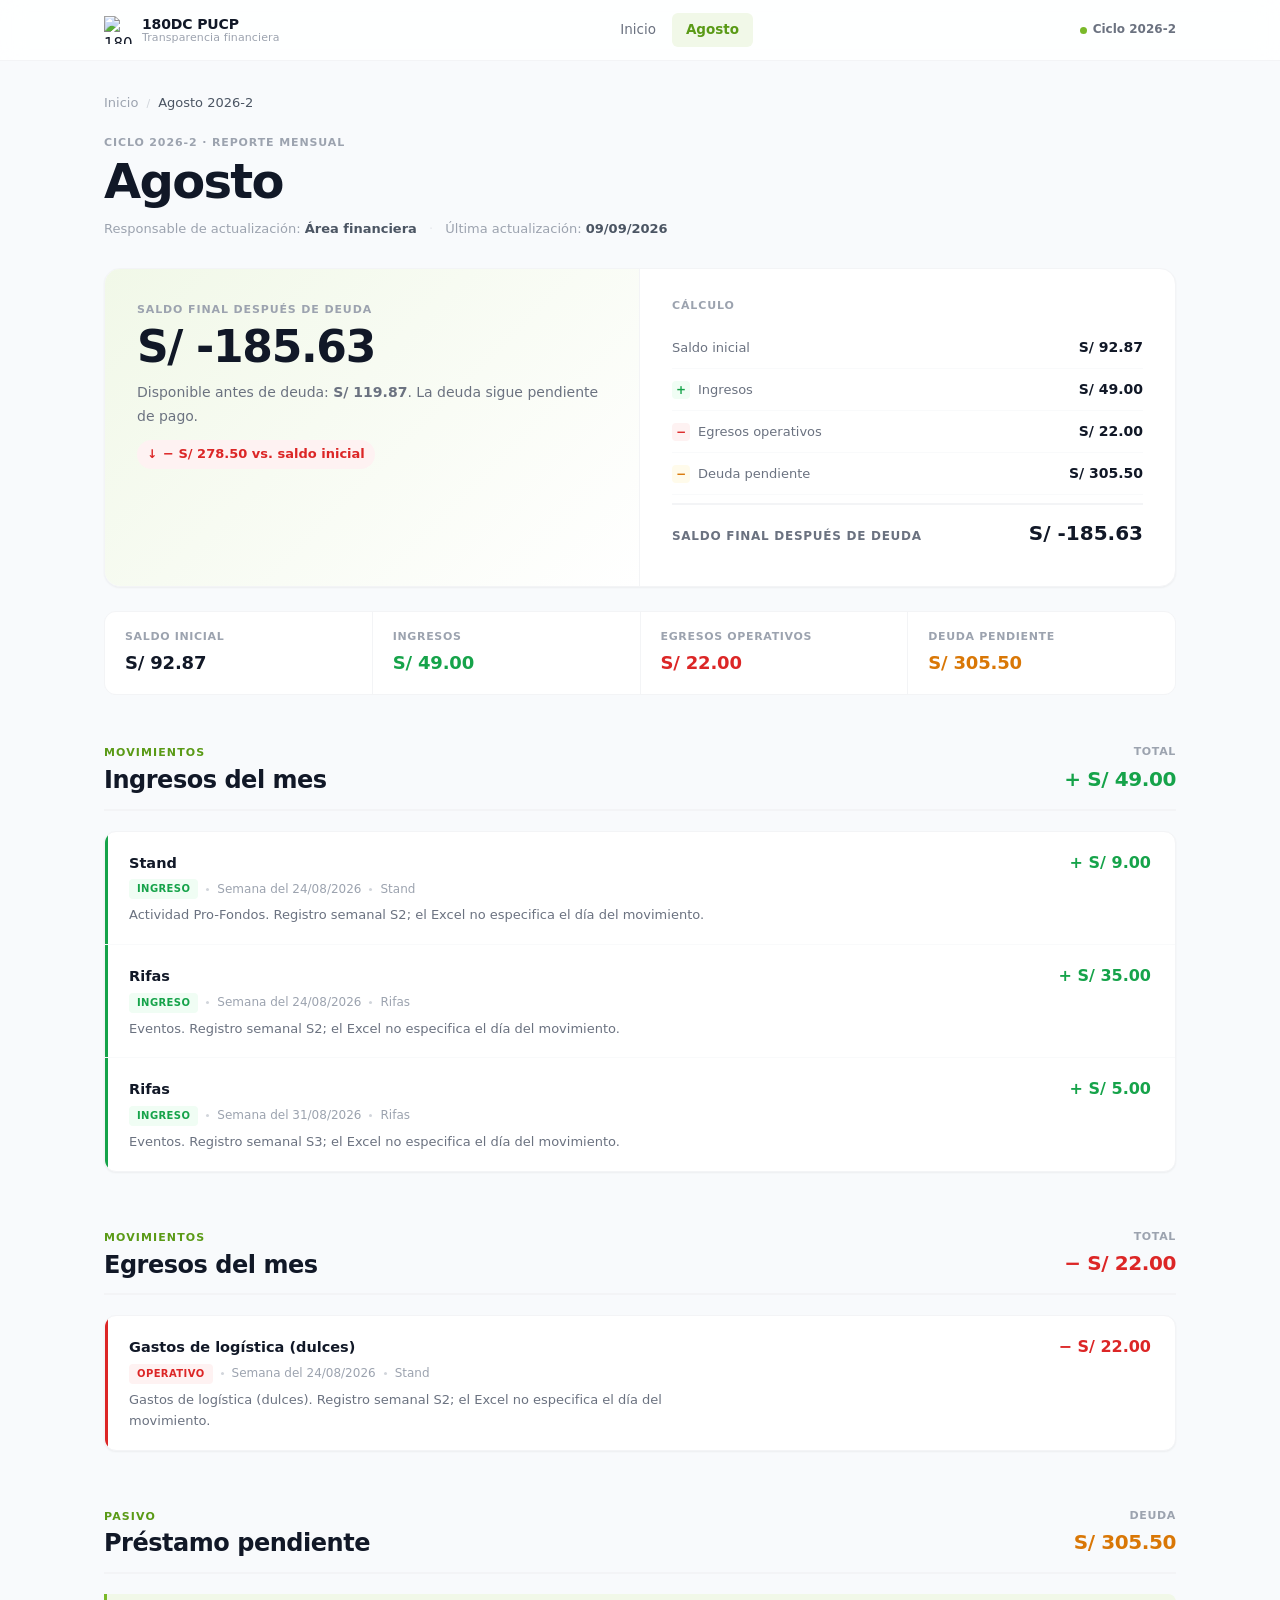
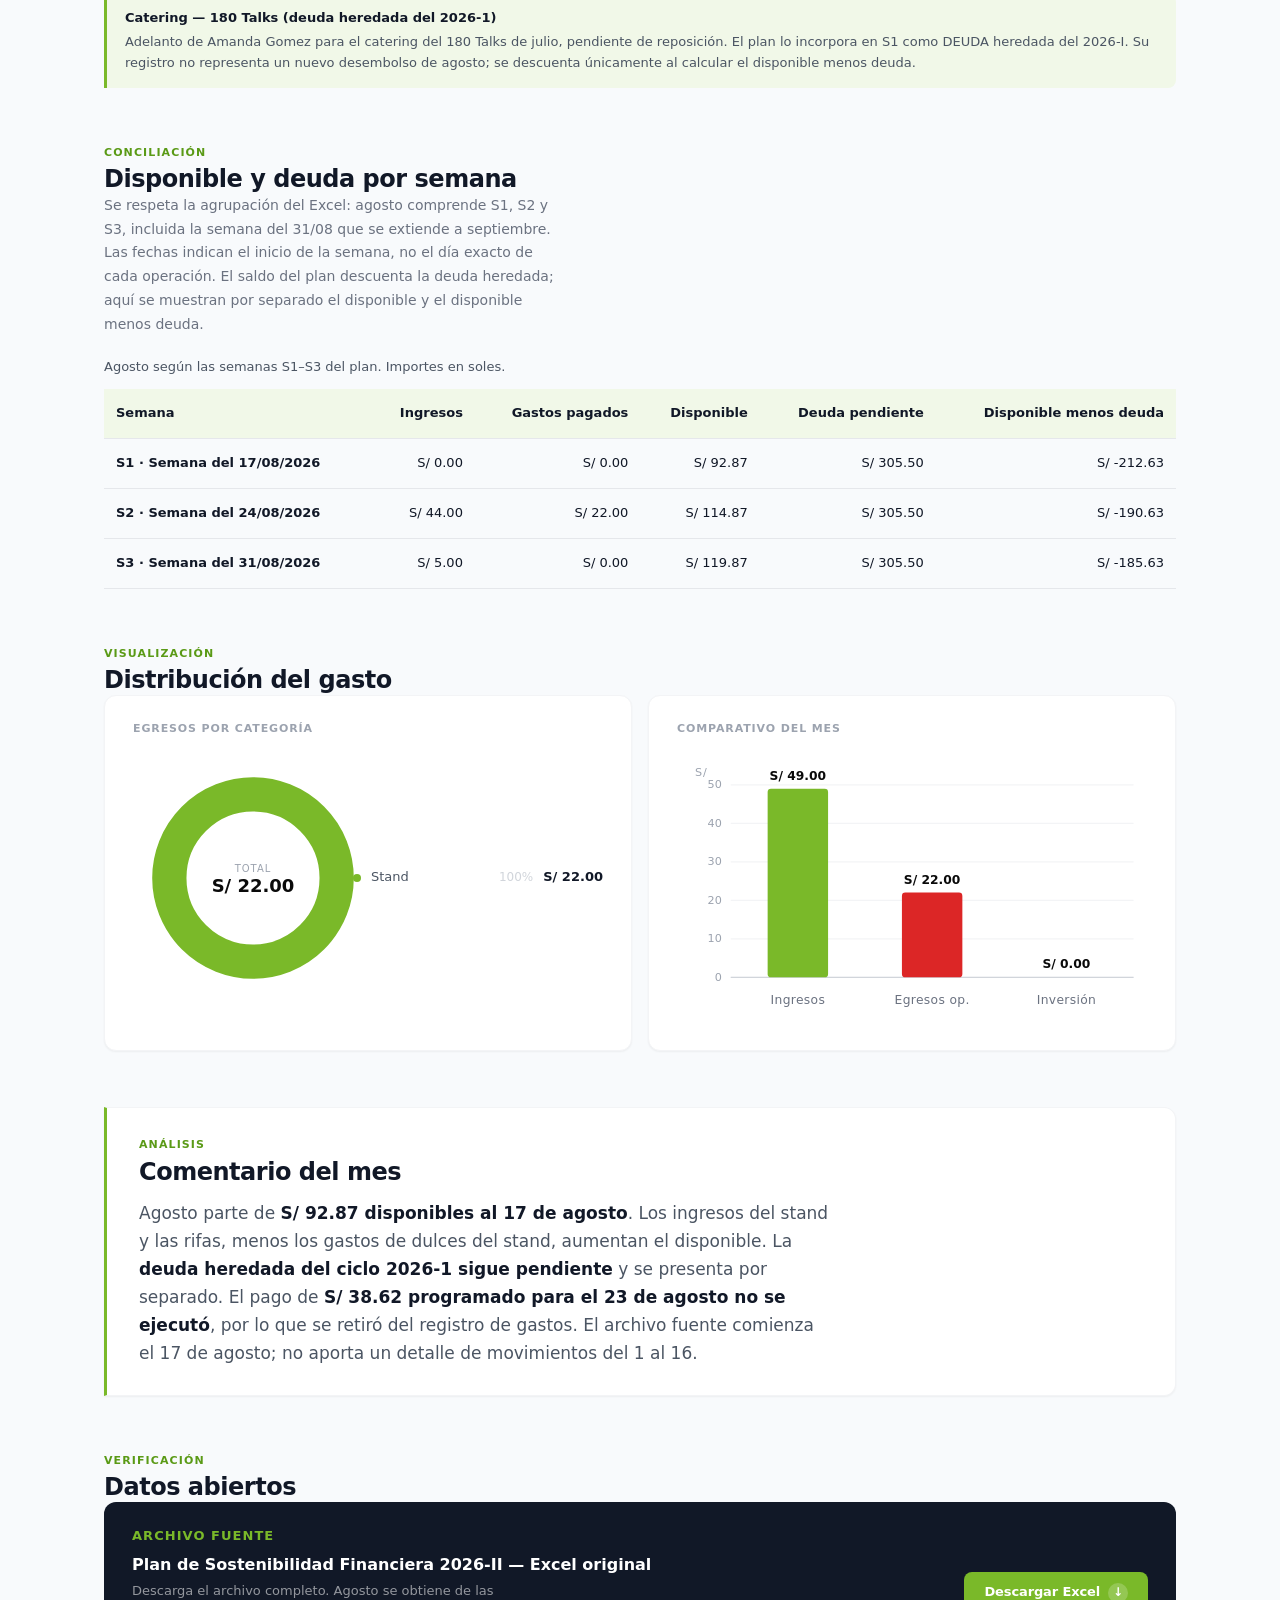
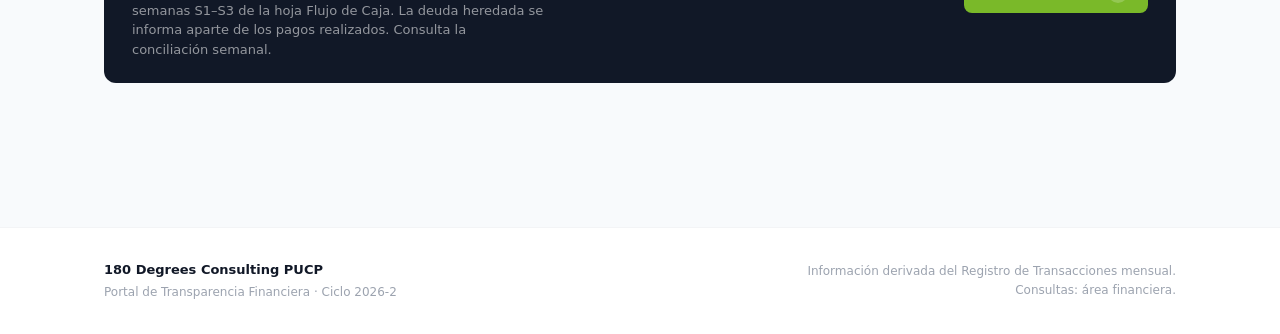
==== commit e098af8a: "Agosto2.0" ====
--- a/site/meses/agosto.html
+++ b/site/meses/agosto.html
@@ -48,11 +48,11 @@
     
     <section class="hero-saldo">
       <div class="hero-saldo-main">
-        <p class="eyebrow">Saldo final del mes</p>
-        <div class="hero-saldo-num">S/ 119.87</div>
-        <p class="hero-saldo-delta up">
-          <span class="arrow">↑</span>
-          + S/ 27.00 vs. saldo inicial
+        <p class="eyebrow">Saldo final después de deuda</p>
+        <div class="hero-saldo-num">S/ -185.63</div><p class="prose">Disponible antes de deuda: <strong>S/ 119.87</strong>. La deuda sigue pendiente de pago.</p>
+        <p class="hero-saldo-delta down">
+          <span class="arrow">↓</span>
+          − S/ 278.50 vs. saldo inicial
         </p>
       </div>
       <div class="hero-saldo-calc">
@@ -60,9 +60,9 @@
         <dl class="calc-list">
           <div><dt>Saldo inicial</dt><dd>S/ 92.87</dd></div>
           <div class="op"><dt><span class="op-sign verde">+</span> Ingresos</dt><dd>S/ 49.00</dd></div>
-          <div class="op"><dt><span class="op-sign rojo">−</span> Egresos operativos</dt><dd>S/ 22.00</dd></div>
+          <div class="op"><dt><span class="op-sign rojo">−</span> Egresos operativos</dt><dd>S/ 22.00</dd></div><div class="op"><dt><span class="op-sign ambar">−</span> Deuda pendiente</dt><dd>S/ 305.50</dd></div>
           
-          <div class="total"><dt>Saldo final</dt><dd>S/ 119.87</dd></div>
+          <div class="total"><dt>Saldo final después de deuda</dt><dd>S/ -185.63</dd></div>
         </dl>
       </div>
     </section>
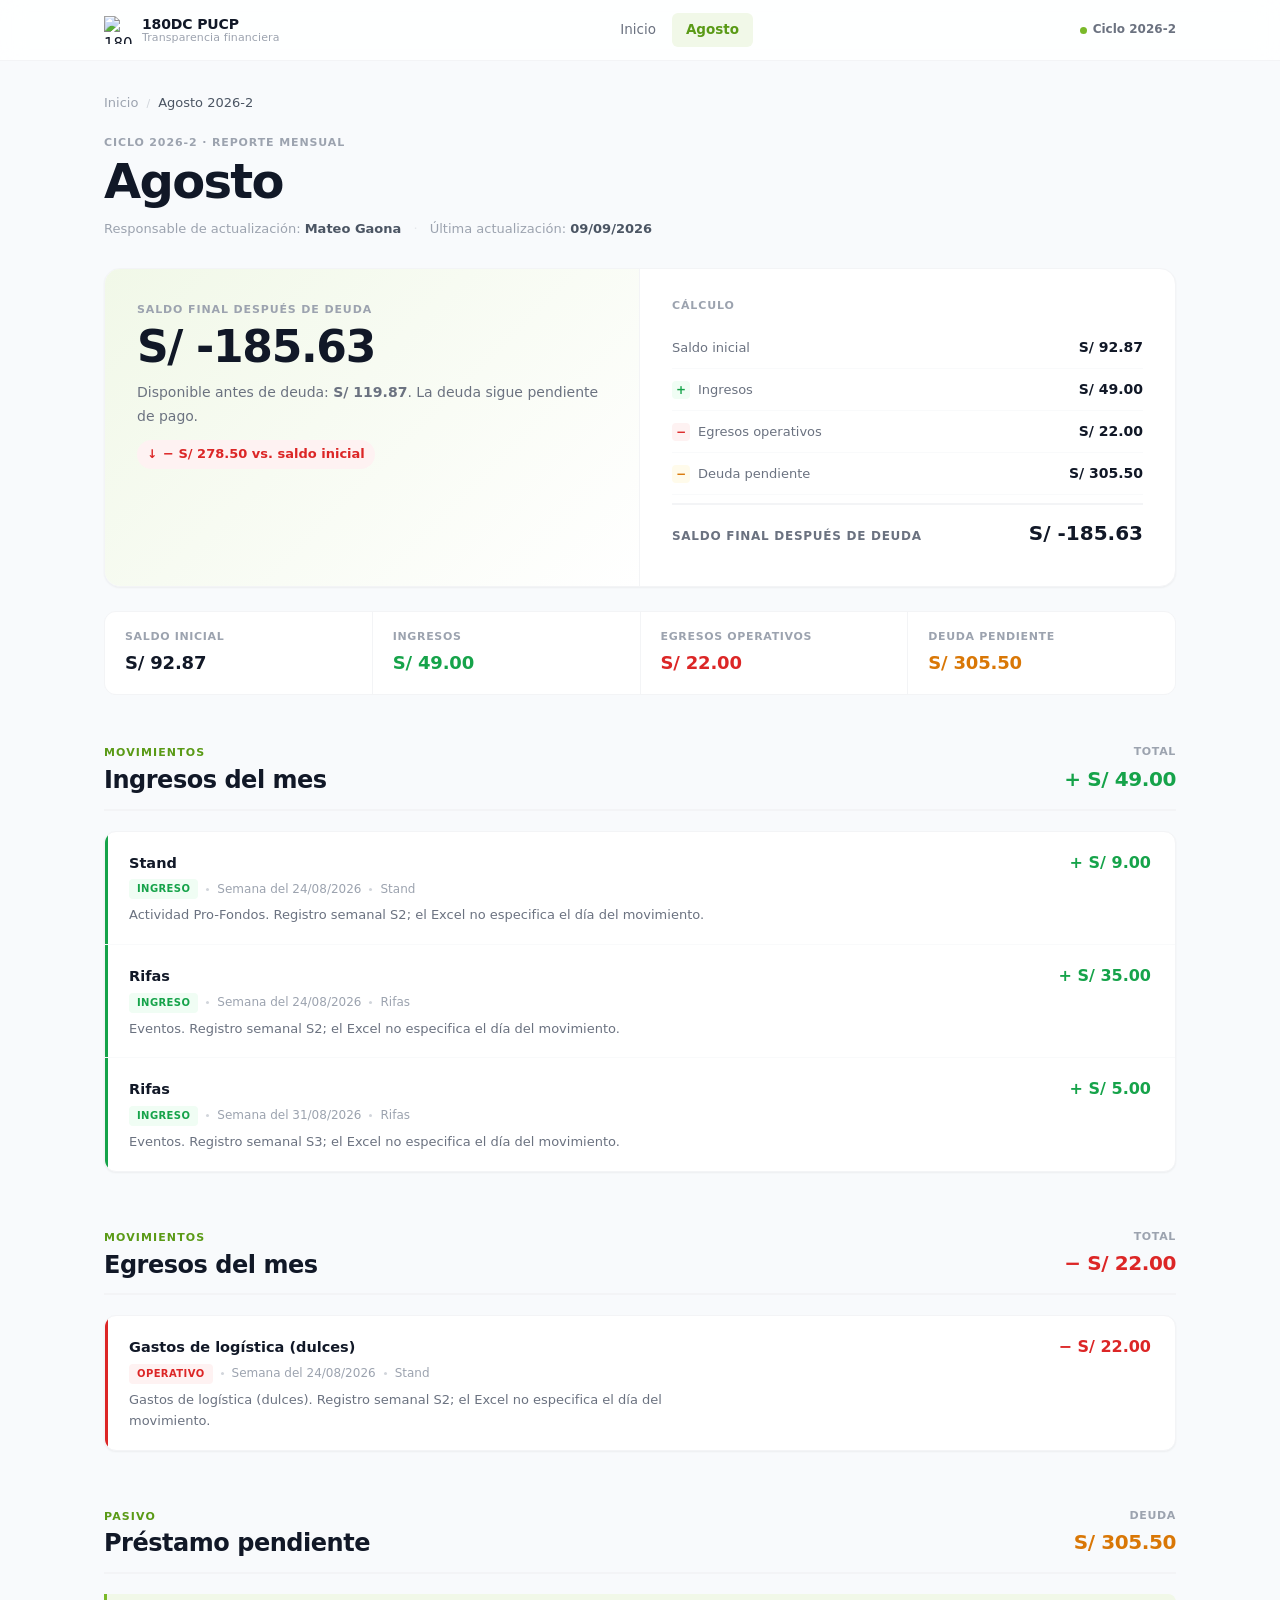
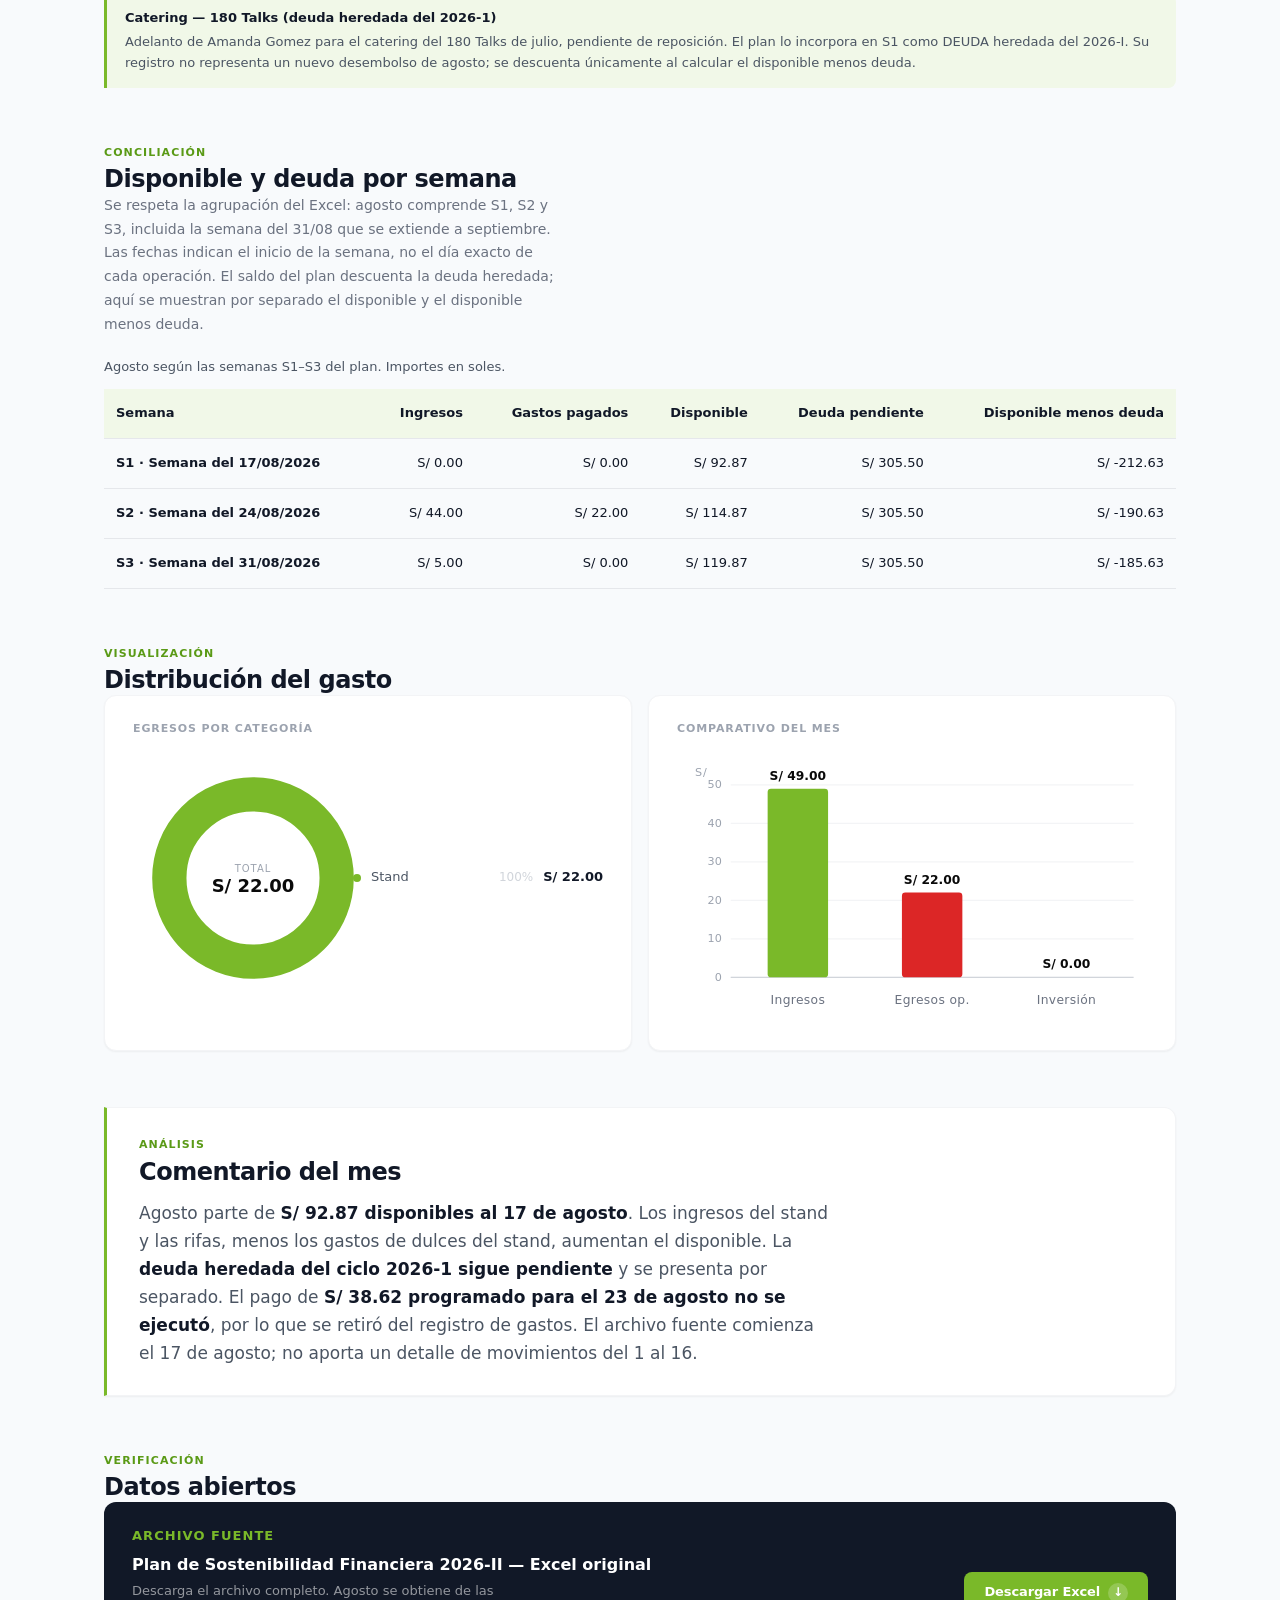
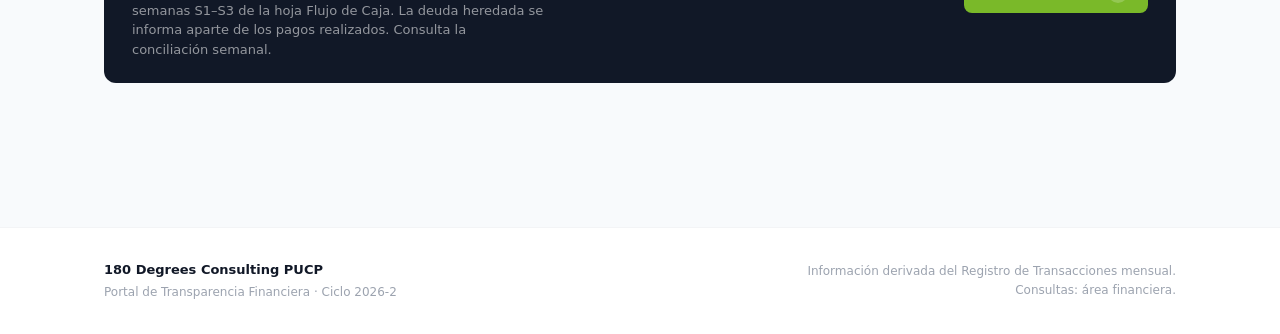
==== commit 16769102: "agosto 3.0" ====
--- a/site/meses/agosto.html
+++ b/site/meses/agosto.html
@@ -39,7 +39,7 @@
       <p class="eyebrow">Ciclo 2026-2 · Reporte mensual</p>
       <h1 class="page-title">Agosto</h1>
       <p class="page-meta">
-        Responsable de actualización: <strong>Área financiera</strong>
+        Responsable de actualización: <strong>Mateo Gaona</strong>
         <span class="meta-sep">·</span>
         Última actualización: <strong>09/09/2026</strong>
       </p>
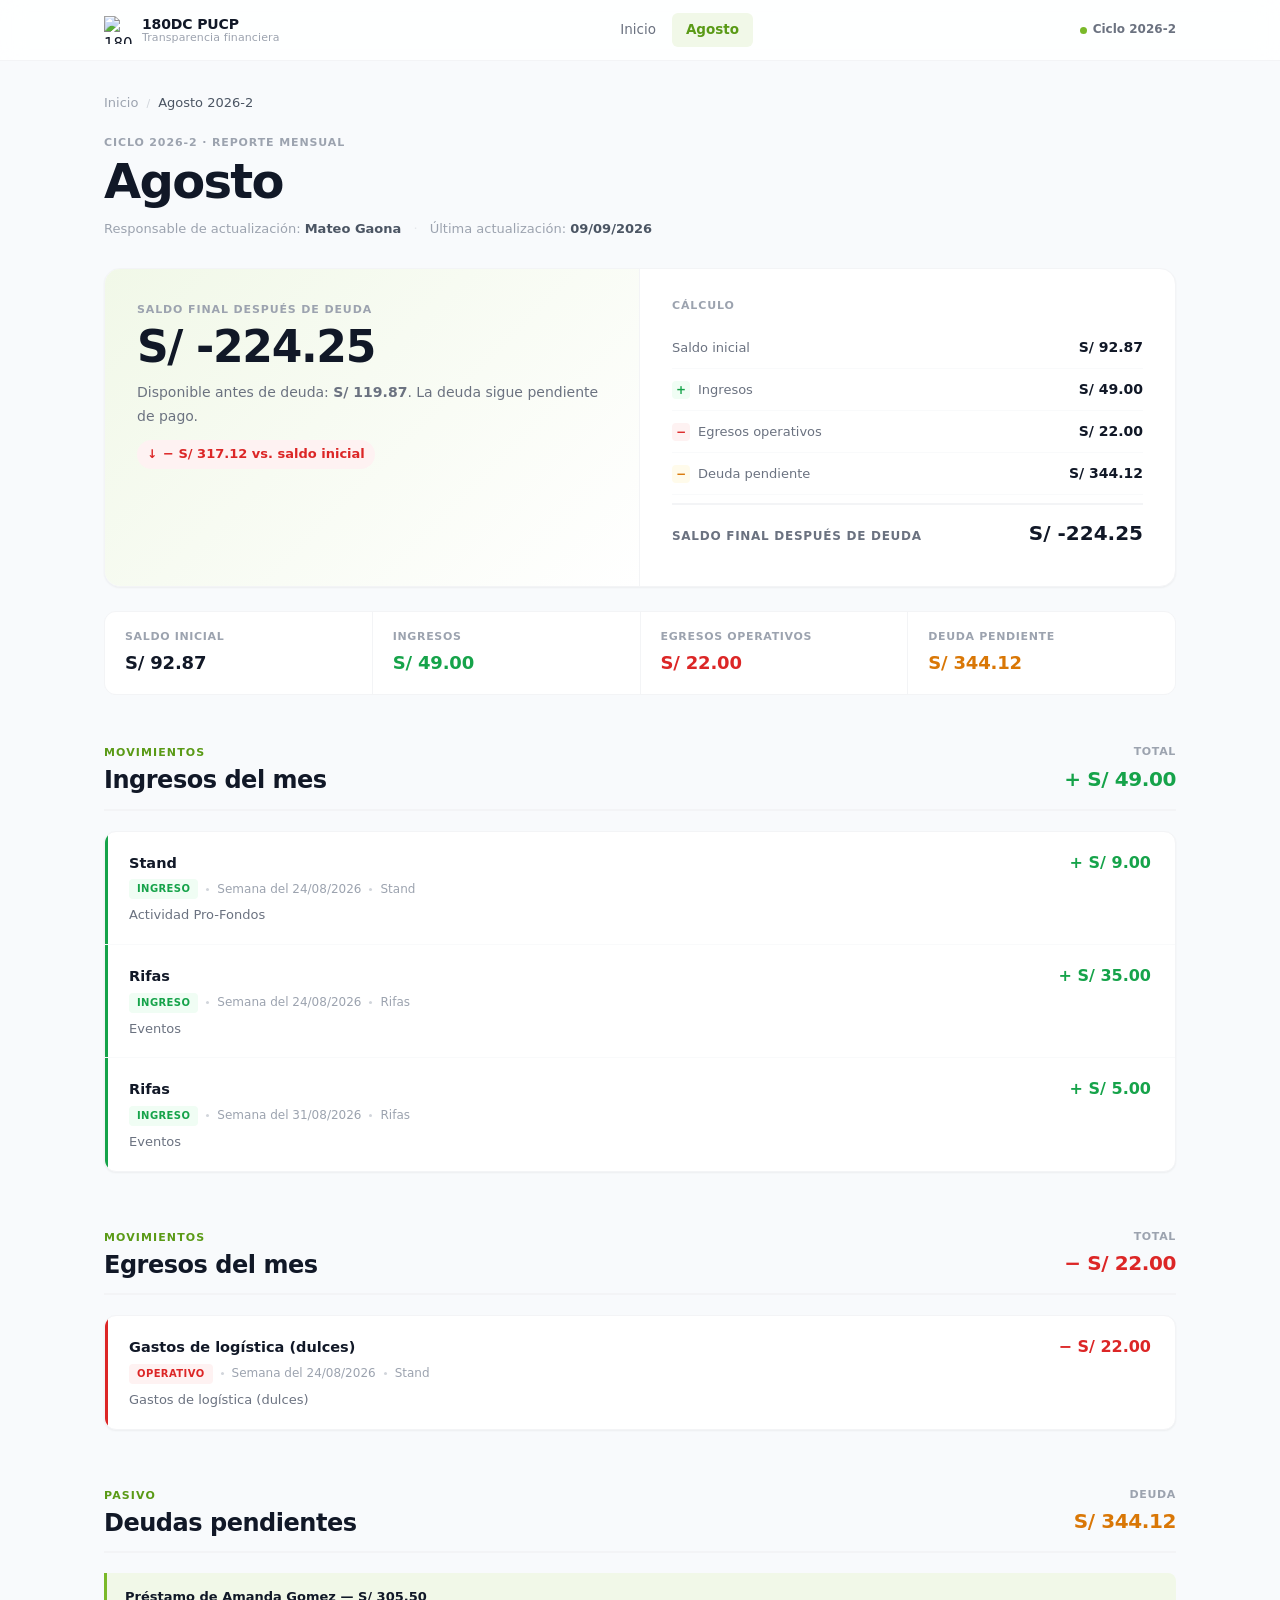
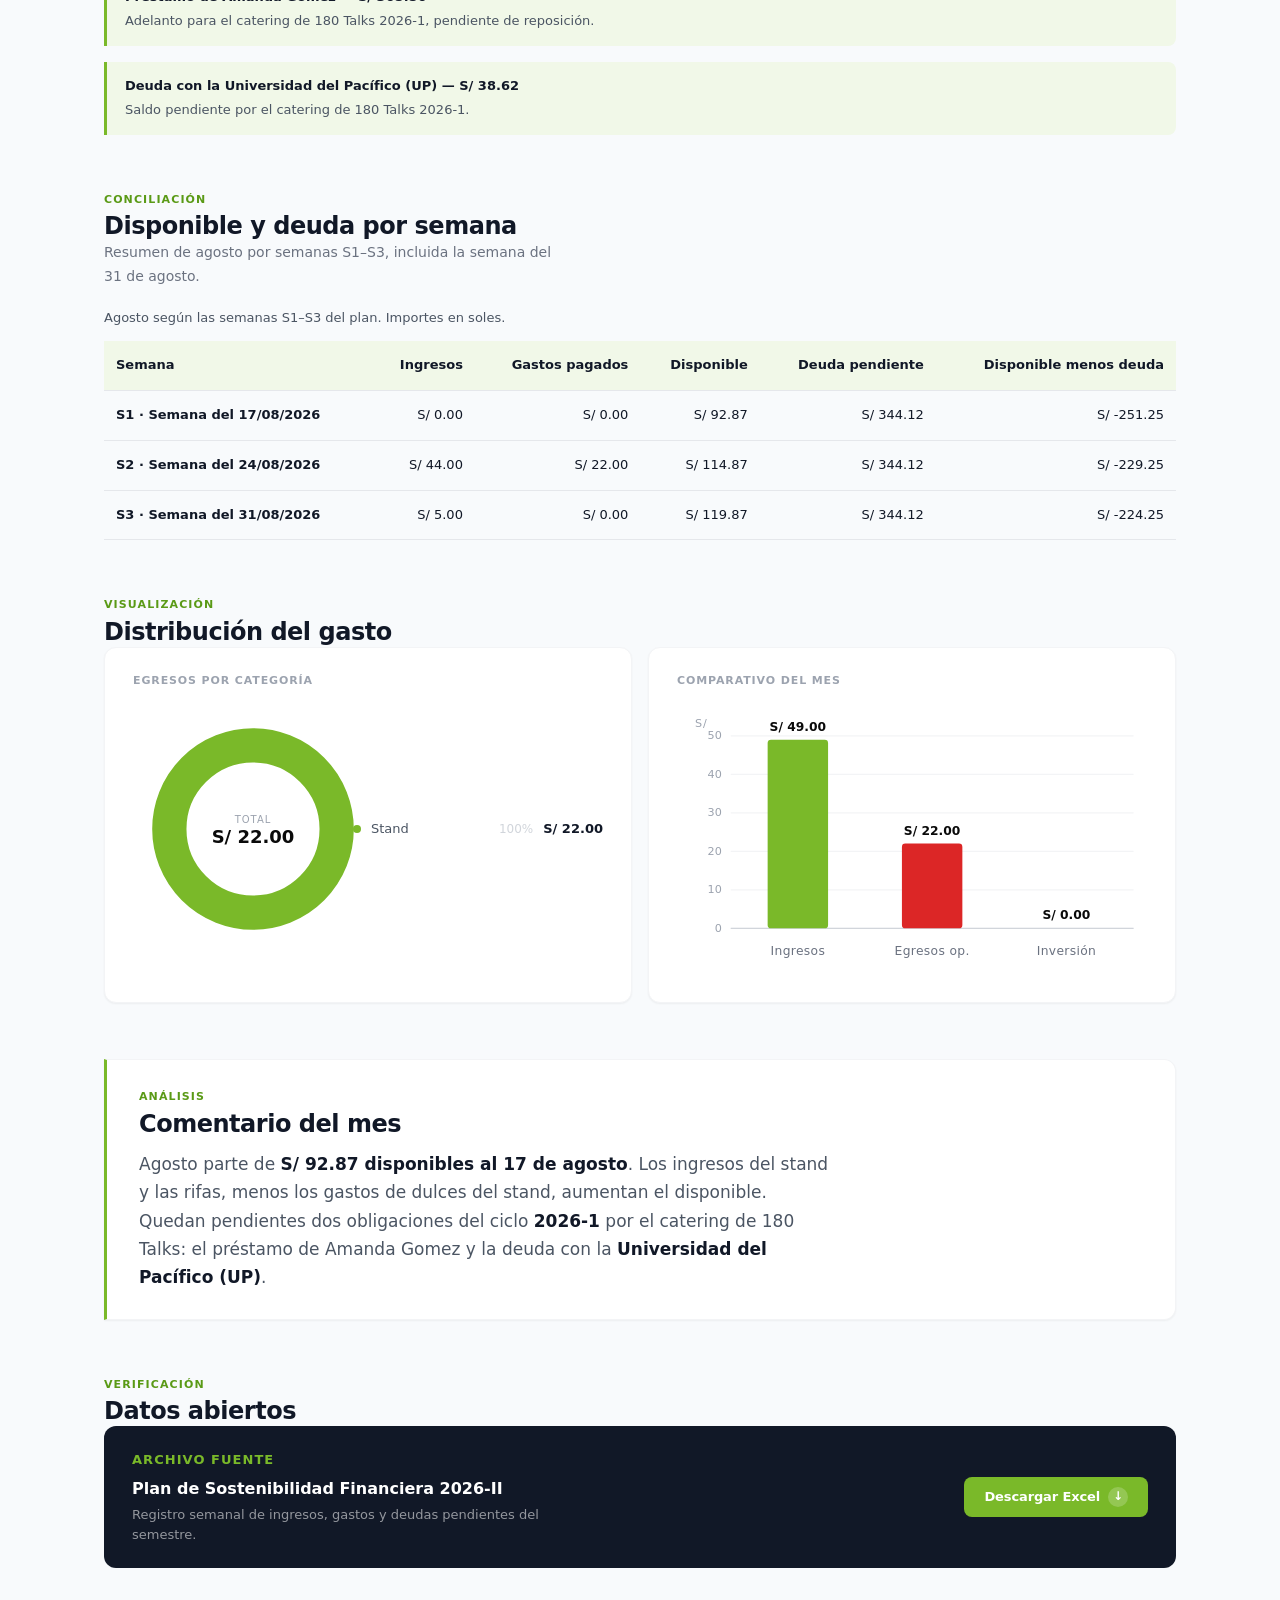
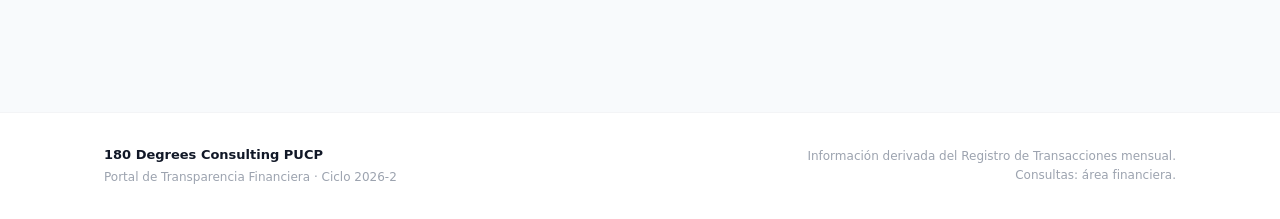
==== commit db0a81e1: "agosto 4.0" ====
--- a/site/meses/agosto.html
+++ b/site/meses/agosto.html
@@ -49,10 +49,10 @@
     <section class="hero-saldo">
       <div class="hero-saldo-main">
         <p class="eyebrow">Saldo final después de deuda</p>
-        <div class="hero-saldo-num">S/ -185.63</div><p class="prose">Disponible antes de deuda: <strong>S/ 119.87</strong>. La deuda sigue pendiente de pago.</p>
+        <div class="hero-saldo-num">S/ -224.25</div><p class="prose">Disponible antes de deuda: <strong>S/ 119.87</strong>. La deuda sigue pendiente de pago.</p>
         <p class="hero-saldo-delta down">
           <span class="arrow">↓</span>
-          − S/ 278.50 vs. saldo inicial
+          − S/ 317.12 vs. saldo inicial
         </p>
       </div>
       <div class="hero-saldo-calc">
@@ -60,9 +60,9 @@
         <dl class="calc-list">
           <div><dt>Saldo inicial</dt><dd>S/ 92.87</dd></div>
           <div class="op"><dt><span class="op-sign verde">+</span> Ingresos</dt><dd>S/ 49.00</dd></div>
-          <div class="op"><dt><span class="op-sign rojo">−</span> Egresos operativos</dt><dd>S/ 22.00</dd></div><div class="op"><dt><span class="op-sign ambar">−</span> Deuda pendiente</dt><dd>S/ 305.50</dd></div>
+          <div class="op"><dt><span class="op-sign rojo">−</span> Egresos operativos</dt><dd>S/ 22.00</dd></div><div class="op"><dt><span class="op-sign ambar">−</span> Deuda pendiente</dt><dd>S/ 344.12</dd></div>
           
-          <div class="total"><dt>Saldo final después de deuda</dt><dd>S/ -185.63</dd></div>
+          <div class="total"><dt>Saldo final después de deuda</dt><dd>S/ -224.25</dd></div>
         </dl>
       </div>
     </section>
@@ -80,7 +80,7 @@
         <span class="stat-value rojo">S/ 22.00</span>
       </div><div class="stat">
         <span class="stat-label">Deuda pendiente</span>
-        <span class="stat-value ambar">S/ 305.50</span>
+        <span class="stat-value ambar">S/ 344.12</span>
       </div>
     </div>
     
@@ -104,7 +104,7 @@
           <div class="tx-monto in">+ S/ 9.00</div>
         </div>
         <div class="row-meta"><span class="row-badge in">Ingreso</span><span class="row-sep"></span><span class="row-meta-item">Semana del 24/08/2026</span><span class="row-sep"></span><span class="row-meta-item">Stand</span></div>
-        <p class="tx-desc">Actividad Pro-Fondos. Registro semanal S2; el Excel no especifica el día del movimiento.</p>
+        <p class="tx-desc">Actividad Pro-Fondos</p>
       </div>
     </article>
     
@@ -115,7 +115,7 @@
           <div class="tx-monto in">+ S/ 35.00</div>
         </div>
         <div class="row-meta"><span class="row-badge in">Ingreso</span><span class="row-sep"></span><span class="row-meta-item">Semana del 24/08/2026</span><span class="row-sep"></span><span class="row-meta-item">Rifas</span></div>
-        <p class="tx-desc">Eventos. Registro semanal S2; el Excel no especifica el día del movimiento.</p>
+        <p class="tx-desc">Eventos</p>
       </div>
     </article>
     
@@ -126,7 +126,7 @@
           <div class="tx-monto in">+ S/ 5.00</div>
         </div>
         <div class="row-meta"><span class="row-badge in">Ingreso</span><span class="row-sep"></span><span class="row-meta-item">Semana del 31/08/2026</span><span class="row-sep"></span><span class="row-meta-item">Rifas</span></div>
-        <p class="tx-desc">Eventos. Registro semanal S3; el Excel no especifica el día del movimiento.</p>
+        <p class="tx-desc">Eventos</p>
       </div>
     </article>
     </div>
@@ -152,7 +152,7 @@
           <div class="tx-monto op">− S/ 22.00</div>
         </div>
         <div class="row-meta"><span class="row-badge op">Operativo</span><span class="row-sep"></span><span class="row-meta-item">Semana del 24/08/2026</span><span class="row-sep"></span><span class="row-meta-item">Stand</span></div>
-        <p class="tx-desc">Gastos de logística (dulces). Registro semanal S2; el Excel no especifica el día del movimiento.</p>
+        <p class="tx-desc">Gastos de logística (dulces)</p>
       </div>
     </article>
     </div>
@@ -163,30 +163,27 @@
       <div class="section-head">
         <div>
           <p class="section-eyebrow">Pasivo</p>
-          <h3 class="section-title-big">Préstamo pendiente</h3>
+          <h3 class="section-title-big">Deudas pendientes</h3>
         </div>
         <div class="section-total" style="color:var(--ambar)">
           <span class="total-label">Deuda</span>
-          <span class="total-value" style="color:var(--ambar)">S/ 305.50</span>
-        </div>
-      </div>
-      <div class="info-box">
-        <strong>Catering — 180 Talks (deuda heredada del 2026-1)</strong>
-        Adelanto de Amanda Gomez para el catering del 180 Talks de julio, pendiente de reposición. El plan lo incorpora en S1 como DEUDA heredada del 2026-I. Su registro no representa un nuevo desembolso de agosto; se descuenta únicamente al calcular el disponible menos deuda.
-      </div>
+          <span class="total-value" style="color:var(--ambar)">S/ 344.12</span>
+        </div>
+      </div>
+      <div class="info-box"><strong>Préstamo de Amanda Gomez — S/ 305.50</strong>Adelanto para el catering de 180 Talks 2026-1, pendiente de reposición.</div><div class="info-box"><strong>Deuda con la Universidad del Pacífico (UP) — S/ 38.62</strong>Saldo pendiente por el catering de 180 Talks 2026-1.</div>
     </section>
     
         <section class="section">
           <p class="section-eyebrow">Conciliación</p>
           <h3 class="section-title-big">Disponible y deuda por semana</h3>
-          <p class="prose">Se respeta la agrupación del Excel: agosto comprende S1, S2 y S3, incluida la semana del 31/08 que se extiende a septiembre. Las fechas indican el inicio de la semana, no el día exacto de cada operación. El saldo del plan descuenta la deuda heredada; aquí se muestran por separado el disponible y el disponible menos deuda.</p>
+          <p class="prose">Resumen de agosto por semanas S1–S3, incluida la semana del 31 de agosto.</p>
           <div class="weekly-scroll" tabindex="0" role="region" aria-label="Resumen semanal de agosto">
             <table class="weekly-table">
               <caption>Agosto según las semanas S1–S3 del plan. Importes en soles.</caption>
               <thead><tr><th scope="col">Semana</th><th scope="col">Ingresos</th>
                 <th scope="col">Gastos pagados</th><th scope="col">Disponible</th>
                 <th scope="col">Deuda pendiente</th><th scope="col">Disponible menos deuda</th></tr></thead>
-              <tbody><tr><th scope="row">S1 · Semana del 17/08/2026</th><td>S/ 0.00</td><td>S/ 0.00</td><td>S/ 92.87</td><td>S/ 305.50</td><td>S/ -212.63</td></tr><tr><th scope="row">S2 · Semana del 24/08/2026</th><td>S/ 44.00</td><td>S/ 22.00</td><td>S/ 114.87</td><td>S/ 305.50</td><td>S/ -190.63</td></tr><tr><th scope="row">S3 · Semana del 31/08/2026</th><td>S/ 5.00</td><td>S/ 0.00</td><td>S/ 119.87</td><td>S/ 305.50</td><td>S/ -185.63</td></tr></tbody>
+              <tbody><tr><th scope="row">S1 · Semana del 17/08/2026</th><td>S/ 0.00</td><td>S/ 0.00</td><td>S/ 92.87</td><td>S/ 344.12</td><td>S/ -251.25</td></tr><tr><th scope="row">S2 · Semana del 24/08/2026</th><td>S/ 44.00</td><td>S/ 22.00</td><td>S/ 114.87</td><td>S/ 344.12</td><td>S/ -229.25</td></tr><tr><th scope="row">S3 · Semana del 31/08/2026</th><td>S/ 5.00</td><td>S/ 0.00</td><td>S/ 119.87</td><td>S/ 344.12</td><td>S/ -224.25</td></tr></tbody>
             </table>
           </div>
         </section>
@@ -210,7 +207,7 @@
         <section class="analisis-section">
           <p class="section-eyebrow">Análisis</p>
           <h3 class="section-title-big">Comentario del mes</h3>
-          <blockquote class="pullquote">Agosto parte de <strong>S/ 92.87 disponibles al 17 de agosto</strong>. Los ingresos del stand y las rifas, menos los gastos de dulces del stand, aumentan el disponible. La <strong>deuda heredada del ciclo 2026-1 sigue pendiente</strong> y se presenta por separado. El pago de <strong>S/ 38.62 programado para el 23 de agosto no se ejecutó</strong>, por lo que se retiró del registro de gastos. El archivo fuente comienza el 17 de agosto; no aporta un detalle de movimientos del 1 al 16.</blockquote>
+          <blockquote class="pullquote">Agosto parte de <strong>S/ 92.87 disponibles al 17 de agosto</strong>. Los ingresos del stand y las rifas, menos los gastos de dulces del stand, aumentan el disponible. Quedan pendientes dos obligaciones del ciclo <strong>2026-1</strong> por el catering de 180 Talks: el préstamo de Amanda Gomez y la deuda con la <strong>Universidad del Pacífico (UP)</strong>.</blockquote>
         </section>
         
 
@@ -221,8 +218,8 @@
     <div class="descarga">
       <div class="descarga-info">
         <p class="eyebrow">Archivo fuente</p>
-        <h4>Plan de Sostenibilidad Financiera 2026-II — Excel original</h4>
-        <p>Descarga el archivo completo. Agosto se obtiene de las semanas S1–S3 de la hoja Flujo de Caja. La deuda heredada se informa aparte de los pagos realizados. Consulta la conciliación semanal.</p>
+        <h4>Plan de Sostenibilidad Financiera 2026-II</h4>
+        <p>Registro semanal de ingresos, gastos y deudas pendientes del semestre.</p>
       </div>
       <a class="btn-descarga" href="../downloads/180DC_PUCP_Plan_Sostenibilidad_2026-II.xlsx" download>
         <span>Descargar Excel</span>
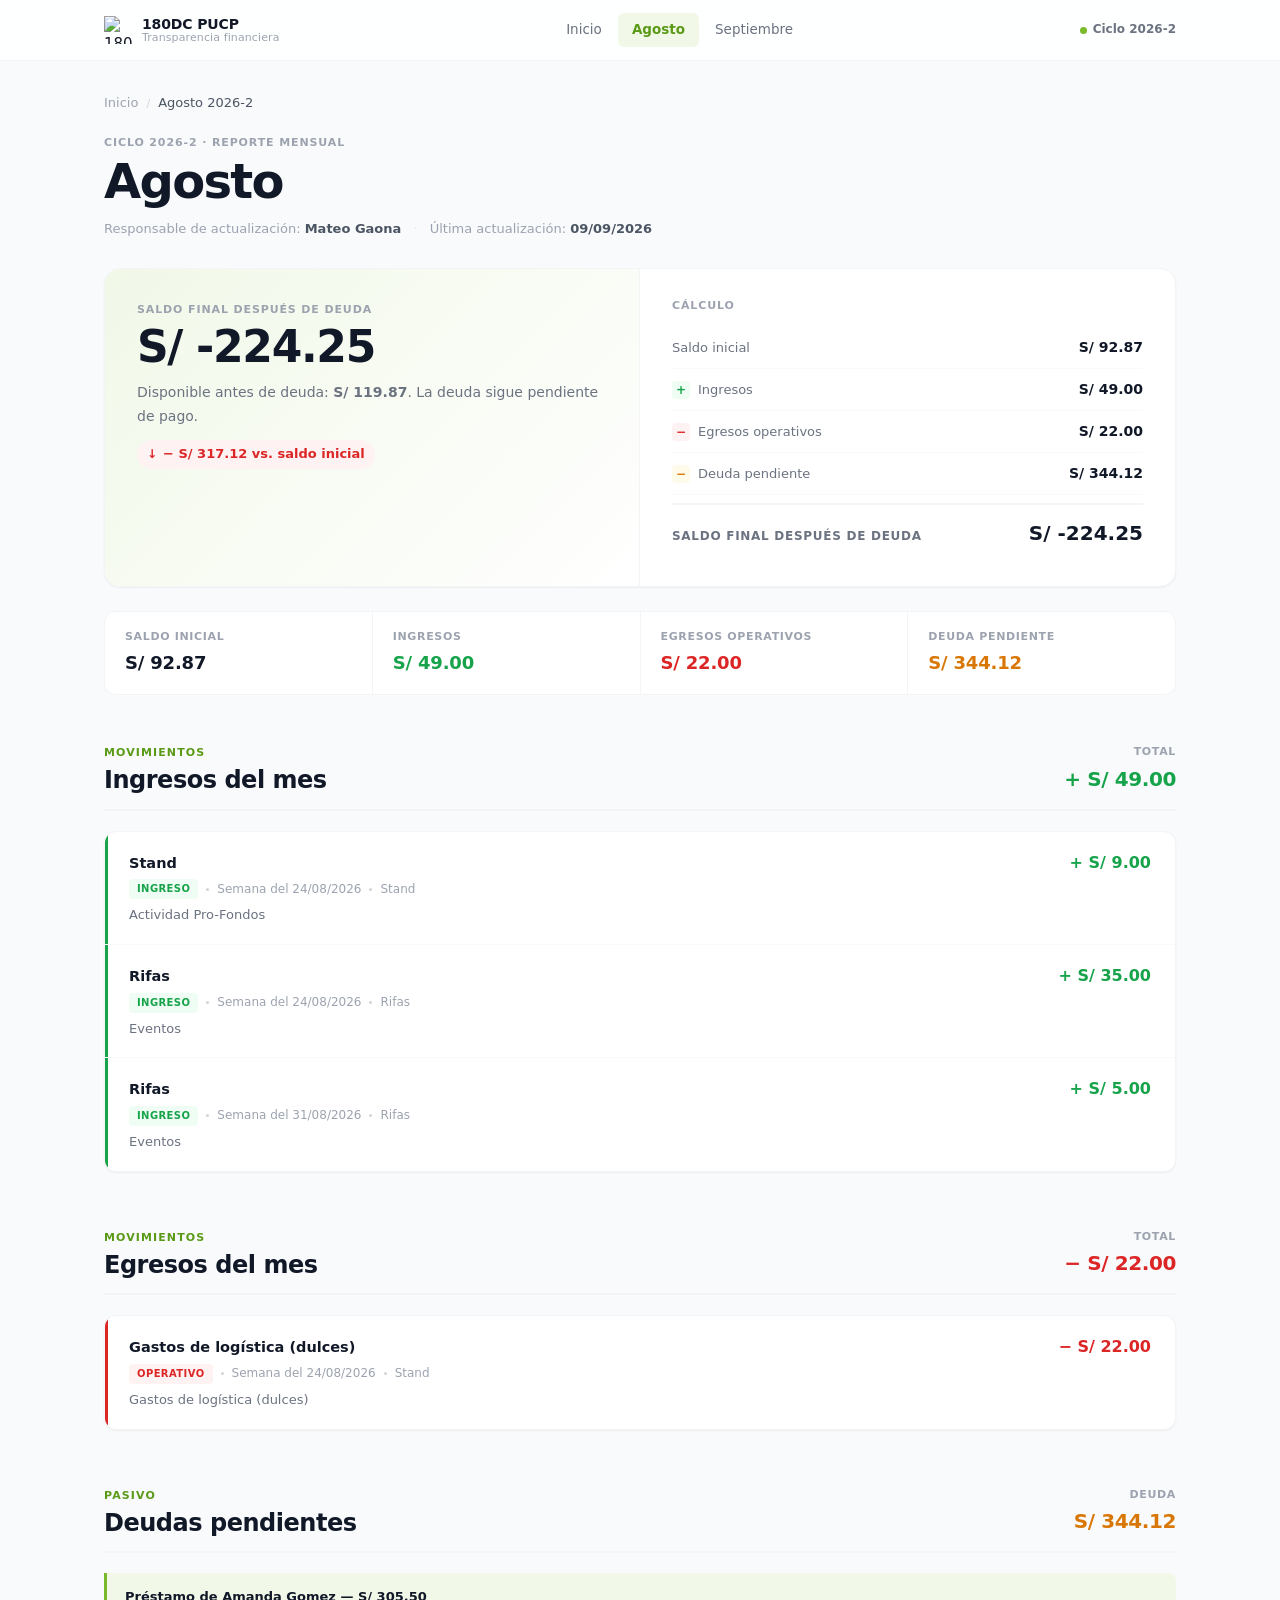
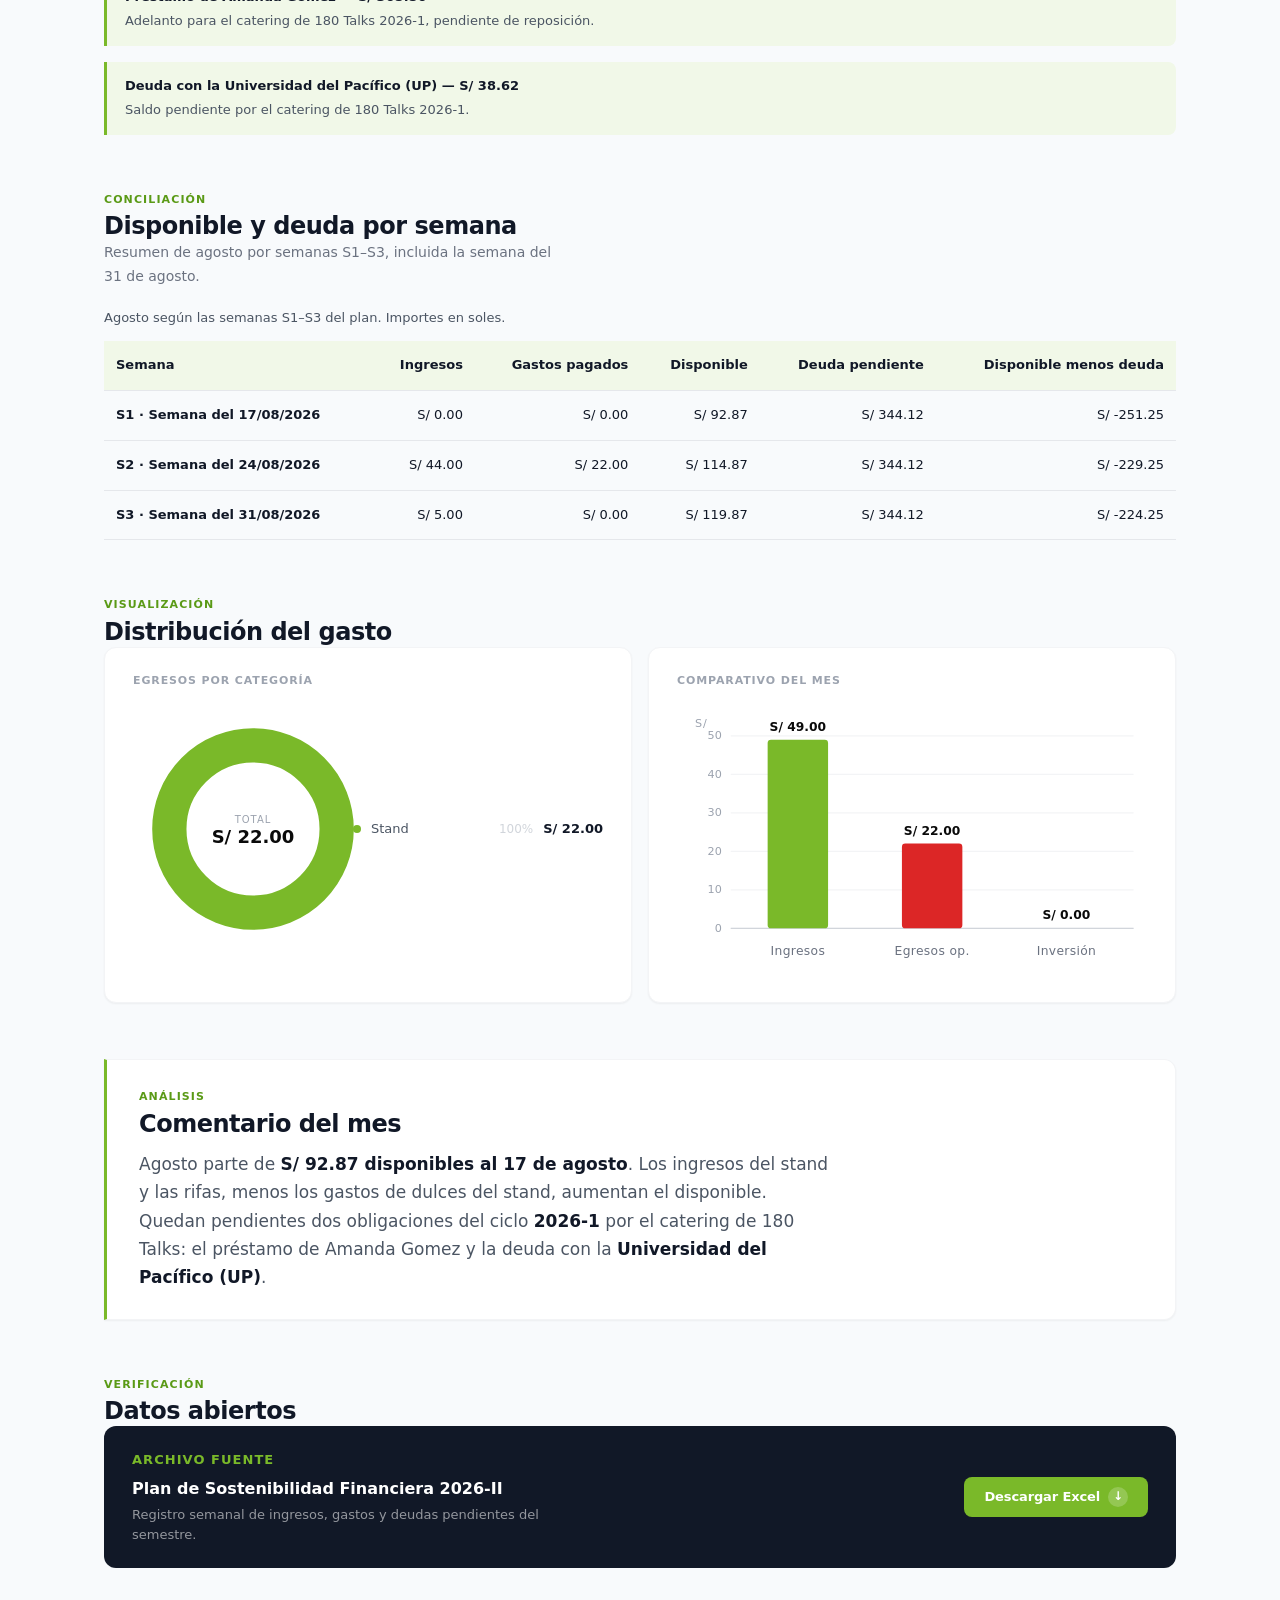
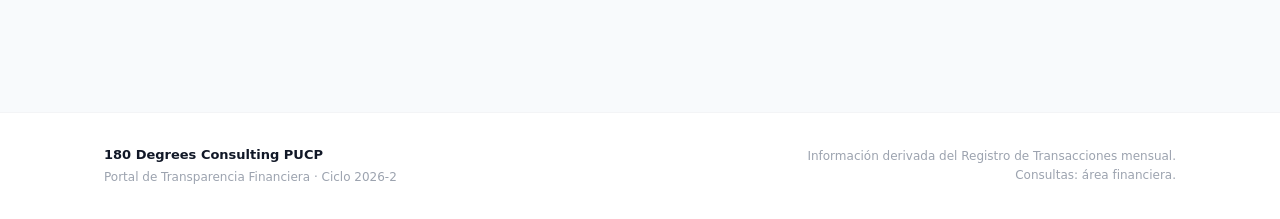
==== commit 040e24a4: "Actualización Setiembre 1" ====
--- a/site/meses/agosto.html
+++ b/site/meses/agosto.html
@@ -20,7 +20,7 @@
           <span class="brand-sub">Transparencia financiera</span>
         </div>
       </a>
-      <nav class="main-nav"><a href="../index.html">Inicio</a><a href="agosto.html" class="active">Agosto</a></nav>
+      <nav class="main-nav"><a href="../index.html">Inicio</a><a href="agosto.html" class="active">Agosto</a><a href="septiembre.html">Septiembre</a></nav>
       <div class="header-status">
         <span class="status-dot"></span>
         <span>Ciclo 2026-2</span>
